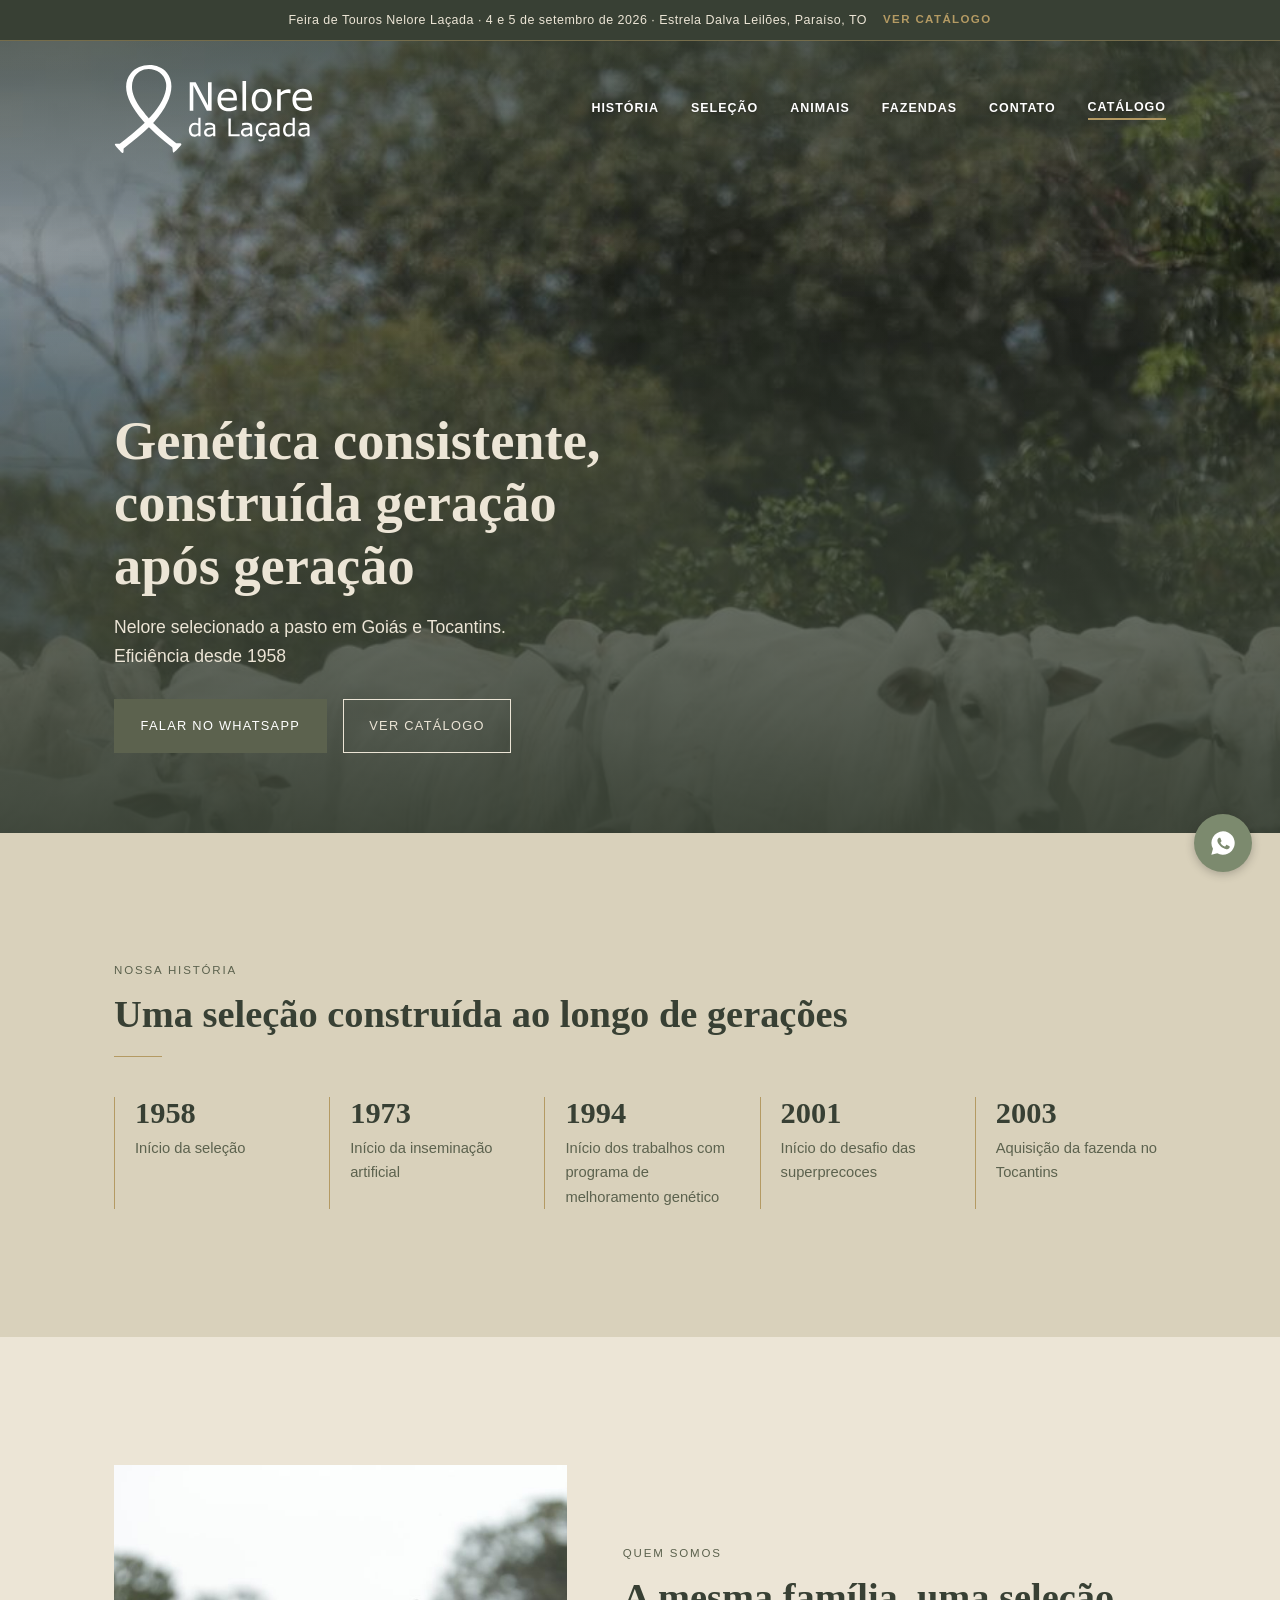
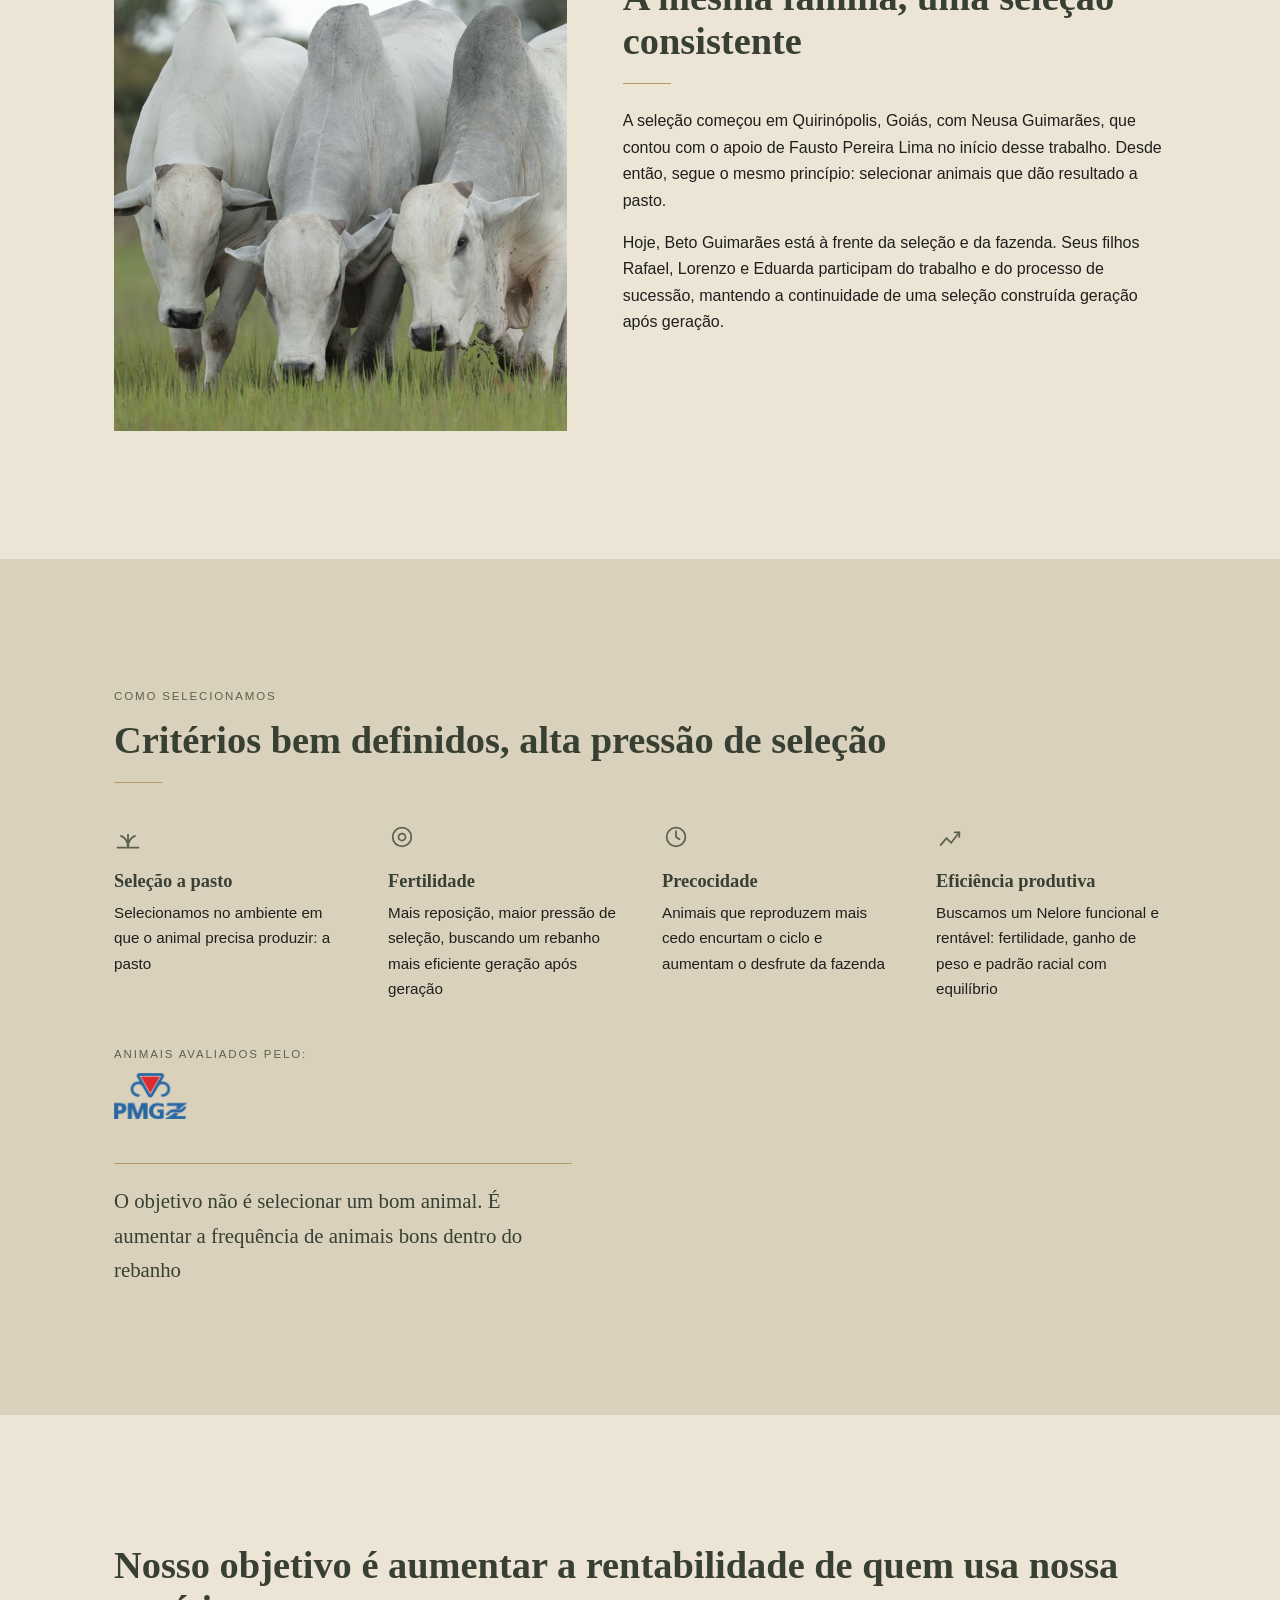
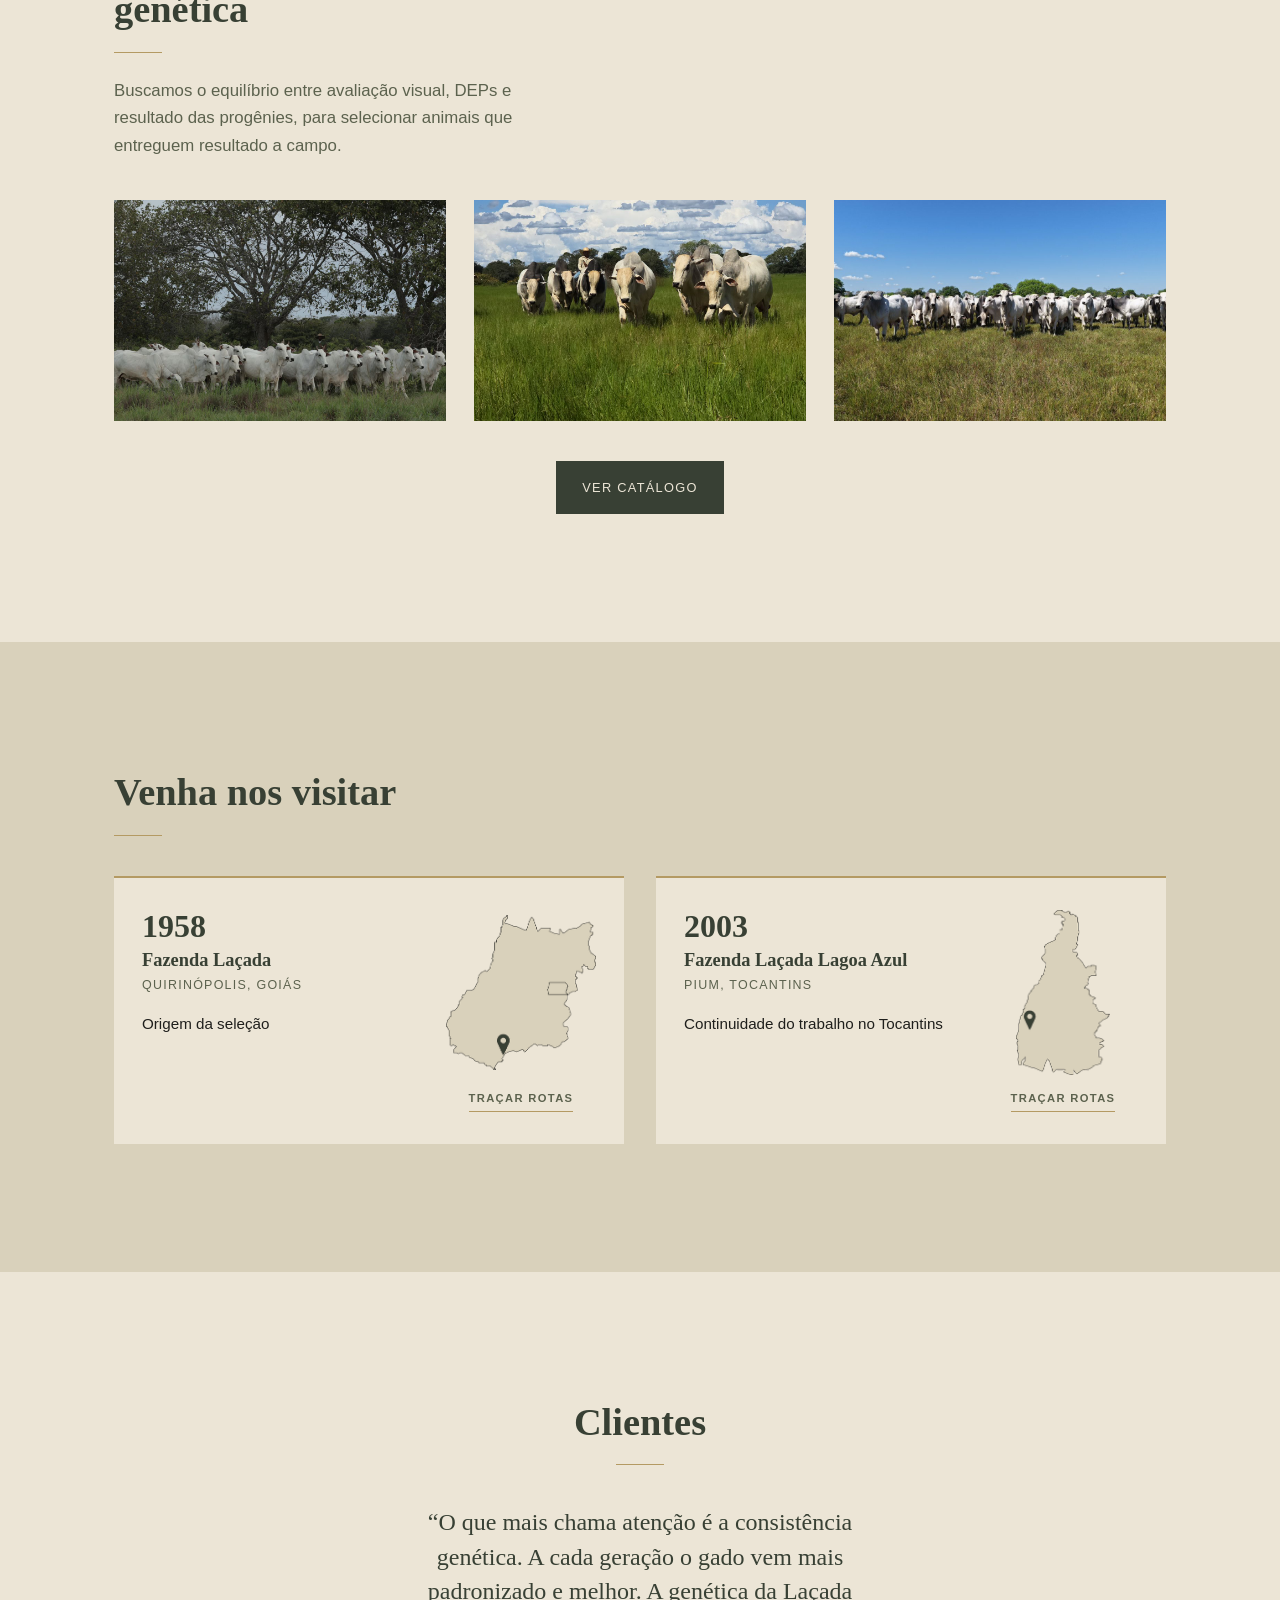
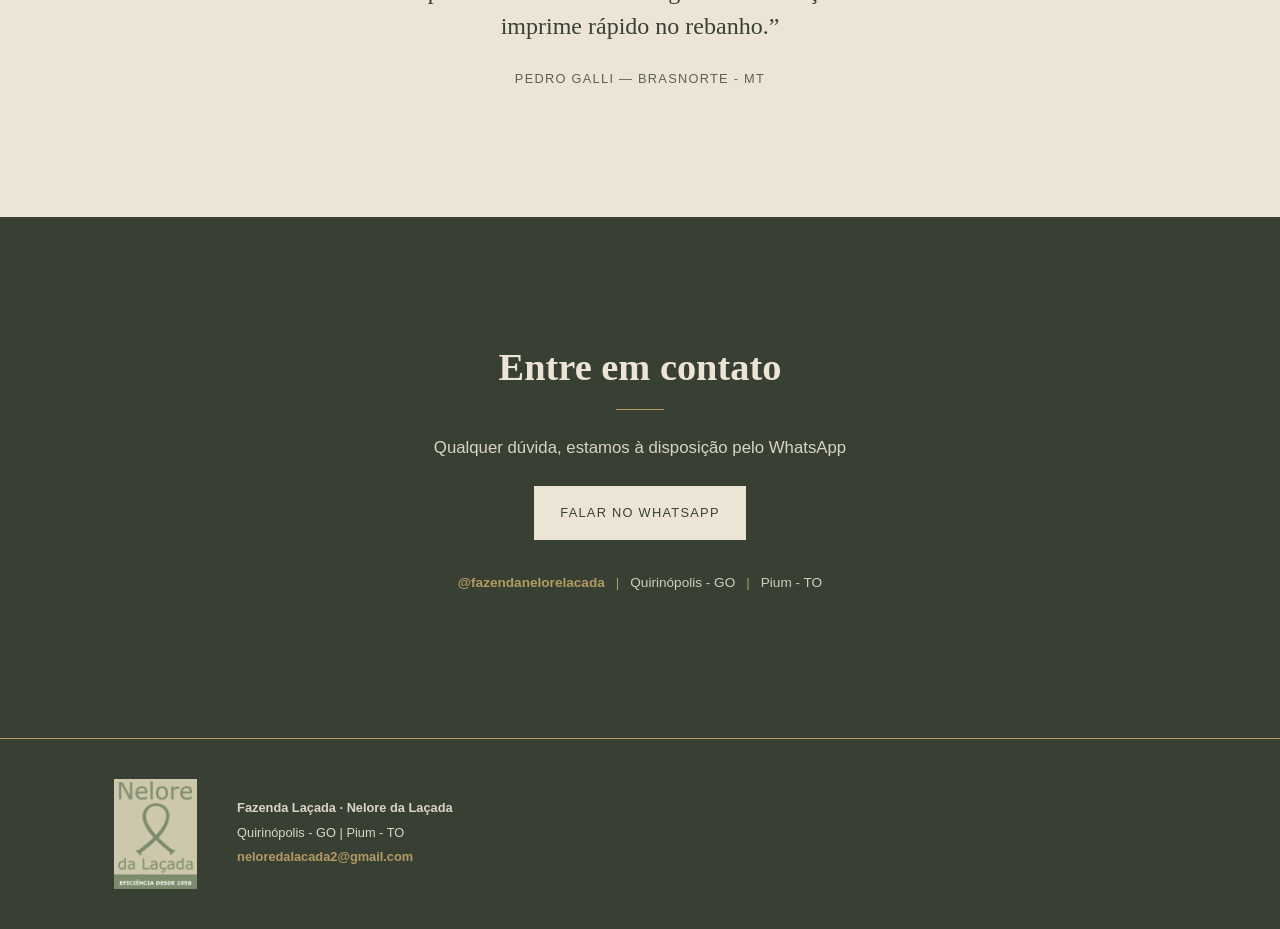
==== index.html @ 18e70604 "Logo original no rodape, mapas nos cards e padronizacao das localidades Rodape passa a usar a arte o" ====
<!DOCTYPE html>
<html lang="pt-BR">
<head>
<meta charset="utf-8">
<meta name="viewport" content="width=device-width, initial-scale=1">
<title>Fazenda Laçada · Nelore da Laçada</title>
<meta name="description" content="Genética Nelore consistente, construída geração após geração. Seleção a pasto em Goiás e Tocantins. Eficiência desde 1958.">
<meta name="theme-color" content="#384034">
<link rel="icon" href="assets/laco.svg" type="image/svg+xml">
<link rel="icon" href="assets/favicon.ico" sizes="any">
<link rel="icon" href="assets/favicon-32.png" type="image/png" sizes="32x32">
<link rel="apple-touch-icon" href="assets/favicon-180.png">
<link rel="stylesheet" href="styles.css">

<meta property="og:type" content="website">
<meta property="og:title" content="Fazenda Laçada · Nelore da Laçada">
<meta property="og:description" content="Genética consistente, construída geração após geração, para dar resultado a quem produz.">
<meta property="og:image" content="assets/hero-poster.jpg">
<meta property="og:locale" content="pt_BR">
</head>
<body>

<a class="pular" href="#hero">Pular para o conteúdo</a>

<!-- ============================================================
     FAIXA SAZONAL — Feira de Touros 2026
     Para remover após a feira: apagar este bloco inteiro,
     do comentário de abertura ao de fechamento. Nada mais depende dele.
     ============================================================ -->
<div class="faixa" id="faixa-sazonal">
  <div class="faixa__conteudo">
    <p class="faixa__texto">
      Feira de Touros Nelore Laçada · 4 e 5 de setembro de 2026 · Estrela Dalva Leilões, Paraíso, TO
    </p>
    <a class="faixa__link" href="https://rjguimaraes.github.io/Catalogo-Touros-Lacada/" target="_blank" rel="noopener">Ver catálogo</a>
  </div>
</div>
<!-- ==================== FIM DA FAIXA SAZONAL ==================== -->

<header class="cabecalho" id="cabecalho">
  <div class="cabecalho__interno">
    <a class="cabecalho__logo" href="#hero" aria-label="Nelore da Laçada, início">
      <img src="assets/logo-horizontal.svg" alt="Nelore da Laçada">
    </a>

    <button class="menu-botao" id="menu-botao" aria-expanded="false" aria-controls="menu" aria-label="Abrir menu">
      <span></span><span></span><span></span>
    </button>

    <nav class="menu" id="menu">
      <a href="#historia">História</a>
      <a href="#selecao">Seleção</a>
      <a href="#animais">Animais</a>
      <a href="#fazendas">Fazendas</a>
      <a href="#contato">Contato</a>
      <a class="menu__catalogo" href="https://rjguimaraes.github.io/Catalogo-Touros-Lacada/" target="_blank" rel="noopener">Catálogo</a>
    </nav>
  </div>
</header>

<main>

<!-- ===================== 1. HERO ===================== -->
<section class="hero" id="hero">
  <!-- Imagem de fallback, visível só enquanto o vídeo carrega ou se ele falhar -->
  <picture class="hero__imagem">
    <source media="(max-width: 700px)" srcset="assets/hero-mobile.jpg">
    <img src="assets/hero-poster.jpg" alt="Rebanho Nelore da Laçada caminhando a pasto" fetchpriority="high">
  </picture>

  <!-- O src é definido em script.js: recorte vertical e mais leve no celular,
       16:9 no desktop. Assim só um dos dois arquivos é baixado. -->
  <video class="hero__video" data-src-desktop="assets/hero.mp4" data-src-mobile="assets/hero-mobile.mp4"
         autoplay muted loop playsinline preload="metadata" aria-hidden="true" tabindex="-1"></video>

  <div class="hero__conteudo">
    <h1 class="hero__titulo">Genética consistente,<br>construída geração após geração</h1>
    <p class="hero__apoio">Nelore selecionado a pasto em Goiás e Tocantins. Eficiência desde 1958</p>
    <div class="hero__acoes">
      <a class="botao botao--primario" href="https://wa.me/5516992282289" target="_blank" rel="noopener">Falar no WhatsApp</a>
      <a class="botao botao--contorno" href="https://rjguimaraes.github.io/Catalogo-Touros-Lacada/" target="_blank" rel="noopener">Ver catálogo</a>
    </div>
  </div>
</section>

<!-- ===================== 2. LINHA DO TEMPO ===================== -->
<section class="secao secao--papel" id="historia">
  <div class="conteudo">
    <p class="kicker">Nossa história</p>
    <h2 class="titulo">Uma seleção construída ao longo de gerações</h2>

    <ol class="linha-tempo">
      <li class="marco">
        <span class="marco__ano">1958</span>
        <span class="marco__texto">Início da seleção</span>
      </li>
      <li class="marco">
        <span class="marco__ano">1973</span>
        <span class="marco__texto">Início da inseminação artificial</span>
      </li>
      <li class="marco">
        <span class="marco__ano">1994</span>
        <span class="marco__texto">Início dos trabalhos com programa de melhoramento genético</span>
      </li>
      <li class="marco">
        <span class="marco__ano">2001</span>
        <span class="marco__texto">Início do desafio das superprecoces</span>
      </li>
      <li class="marco">
        <span class="marco__ano">2003</span>
        <span class="marco__texto">Aquisição da fazenda no Tocantins</span>
      </li>
    </ol>
  </div>
</section>

<!-- ===================== 3. QUEM SOMOS ===================== -->
<section class="secao secao--claro" id="quem-somos">
  <div class="conteudo duas-colunas">
    <figure class="figura">
      <img src="assets/quem-somos.jpg" alt="Touros Nelore da Laçada a pasto">
    </figure>

    <div>
      <p class="kicker">Quem somos</p>
      <h2 class="titulo">A mesma família, uma seleção consistente</h2>
      <p>A seleção começou em Quirinópolis, Goiás, com Neusa Guimarães, que contou com o apoio de Fausto Pereira Lima no início desse trabalho. Desde então, segue o mesmo princípio: selecionar animais que dão resultado a pasto.</p>
      <p>Hoje, Beto Guimarães está à frente da seleção e da fazenda. Seus filhos Rafael, Lorenzo e Eduarda participam do trabalho e do processo de sucessão, mantendo a continuidade de uma seleção construída geração após geração.</p>
    </div>
  </div>
</section>

<!-- ===================== 4. COMO SELECIONAMOS ===================== -->
<section class="secao secao--papel" id="selecao">
  <div class="conteudo">
    <p class="kicker">Como selecionamos</p>
    <h2 class="titulo">Critérios bem definidos, alta pressão de seleção</h2>

    <div class="pilares">
      <article class="pilar">
        <svg class="pilar__icone" viewBox="0 0 24 24" aria-hidden="true"><path d="M12 21V10M12 21c0-5-2.5-8.5-6-10M12 21c0-5 2.5-8.5 6-10M3 21h18"/></svg>
        <h3>Seleção a pasto</h3>
        <p>Selecionamos no ambiente em que o animal precisa produzir: a pasto</p>
      </article>

      <article class="pilar">
        <svg class="pilar__icone" viewBox="0 0 24 24" aria-hidden="true"><circle cx="12" cy="12" r="8"/><circle cx="12" cy="12" r="3"/></svg>
        <h3>Fertilidade</h3>
        <p>Mais reposição, maior pressão de seleção, buscando um rebanho mais eficiente geração após geração</p>
      </article>

      <article class="pilar">
        <svg class="pilar__icone" viewBox="0 0 24 24" aria-hidden="true"><circle cx="12" cy="12" r="8"/><path d="M12 7v5l3 2"/></svg>
        <h3>Precocidade</h3>
        <p>Animais que reproduzem mais cedo encurtam o ciclo e aumentam o desfrute da fazenda</p>
      </article>

      <article class="pilar">
        <svg class="pilar__icone" viewBox="0 0 24 24" aria-hidden="true"><path d="M4 19l5-6 4 4 7-9"/><path d="M16 8h4v4"/></svg>
        <h3>Eficiência produtiva</h3>
        <p>Buscamos um Nelore funcional e rentável: fertilidade, ganho de peso e padrão racial com equilíbrio</p>
      </article>
    </div>

    <div class="avaliacao">
      <p class="kicker">Animais avaliados pelo:</p>
      <img class="avaliacao__selo" src="assets/pmgz.png" alt="PMGZ, Programa de Melhoramento Genético de Zebuínos">
    </div>

    <p class="fechamento">O objetivo não é selecionar um bom animal. É aumentar a frequência de animais bons dentro do rebanho</p>
  </div>
</section>

<!-- ===================== 5. OS ANIMAIS ===================== -->
<section class="secao secao--claro" id="animais">
  <div class="conteudo">
    <h2 class="titulo">Nosso objetivo é aumentar a rentabilidade de quem usa nossa genética</h2>
    <p class="apoio">Buscamos o equilíbrio entre avaliação visual, DEPs e resultado das progênies, para selecionar animais que entreguem resultado a campo.</p>

    <!-- A galeria usa grid automático: funciona com 3 ou com 6 fotos, sem ajuste de código. -->
    <div class="galeria">
      <img src="assets/galeria-01.jpg" alt="Rebanho Nelore da Laçada a pasto" loading="lazy">
      <img src="assets/galeria-02.jpg" alt="Touros Nelore da Laçada em pastagem no Tocantins" loading="lazy">
      <img src="assets/galeria-03.jpg" alt="Lote de matrizes Nelore da Laçada a pasto" loading="lazy">
    </div>

    <div class="centro">
      <a class="botao botao--escuro" href="https://rjguimaraes.github.io/Catalogo-Touros-Lacada/" target="_blank" rel="noopener">Ver catálogo</a>
    </div>
  </div>
</section>

<!-- ===================== 6. AS FAZENDAS ===================== -->
<section class="secao secao--papel" id="fazendas">
  <div class="conteudo">
    <h2 class="titulo">Venha nos visitar</h2>

    <div class="fazendas">
      <article class="fazenda">
        <div class="fazenda__info">
          <p class="fazenda__ano">1958</p>
          <h3>Fazenda Laçada</h3>
          <p class="fazenda__local">Quirinópolis, Goiás</p>
          <p>Origem da seleção</p>
        </div>

        <div class="fazenda__mapa">
          <img src="assets/mapa-go.png" alt="Localização da Fazenda Laçada no estado de Goiás" loading="lazy">
          <!-- Quando houver a rota do Google Maps, acrescentar na âncora abaixo:
               href="..." target="_blank" rel="noopener".
               Sem href ela não é clicável nem recebe foco. -->
          <a class="fazenda__rota" aria-disabled="true">Traçar rotas</a>
        </div>
      </article>

      <article class="fazenda">
        <div class="fazenda__info">
          <p class="fazenda__ano">2003</p>
          <h3>Fazenda Laçada Lagoa Azul</h3>
          <p class="fazenda__local">Pium, Tocantins</p>
          <p>Continuidade do trabalho no Tocantins</p>
        </div>

        <div class="fazenda__mapa">
          <img src="assets/mapa-to.png" alt="Localização da Fazenda Laçada Lagoa Azul no estado do Tocantins" loading="lazy">
          <a class="fazenda__rota" aria-disabled="true">Traçar rotas</a>
        </div>
      </article>
    </div>
  </div>
</section>

<!-- ============================================================
     DEPOIMENTO — bloco removível
     Para publicar sem a seção: apagar este bloco inteiro.
     ============================================================ -->
<section class="secao secao--claro" id="clientes">
  <div class="conteudo centro estreito">
    <h2 class="titulo">Clientes</h2>
    <figure class="depoimento">
      <blockquote>
        <p>“O que mais chama atenção é a consistência genética. A cada geração o gado vem mais padronizado e melhor. A genética da Laçada imprime rápido no rebanho.”</p>
      </blockquote>
      <figcaption class="depoimento__autor">Pedro Galli — Brasnorte - MT</figcaption>
    </figure>
  </div>
</section>
<!-- ==================== FIM DO DEPOIMENTO ==================== -->

<!-- ===================== 8. CONTATO ===================== -->
<section class="secao secao--escuro" id="contato">
  <div class="conteudo centro estreito">
    <h2 class="titulo titulo--claro">Entre em contato</h2>
    <p class="apoio apoio--claro">Qualquer dúvida, estamos à disposição pelo WhatsApp</p>
    <a class="botao botao--claro" href="https://wa.me/5516992282289" target="_blank" rel="noopener">Falar no WhatsApp</a>
    <p class="contato__secundario">
      <a href="https://www.instagram.com/fazendanelorelacada/" target="_blank" rel="noopener">@fazendanelorelacada</a>
      <span>|</span> Quirinópolis - GO <span>|</span> Pium - TO
    </p>
  </div>
</section>

</main>

<!-- ===================== 9. RODAPÉ ===================== -->
<footer class="rodape">
  <div class="conteudo rodape__interno">
    <img class="rodape__logo" src="assets/logo-rodape.png" alt="Nelore da Laçada">
    <div class="rodape__dados">
      <p><strong>Fazenda Laçada · Nelore da Laçada</strong></p>
      <p>Quirinópolis - GO | Pium - TO</p>
      <p><a href="mailto:neloredalacada2@gmail.com">neloredalacada2@gmail.com</a></p>
    </div>
  </div>
</footer>

<a class="whatsapp-flutuante" href="https://wa.me/5516992282289" target="_blank" rel="noopener" aria-label="Falar no WhatsApp">
  <svg viewBox="0 0 24 24" aria-hidden="true"><path d="M12 2a10 10 0 0 0-8.6 15L2 22l5.1-1.3A10 10 0 1 0 12 2zm5.5 14.1c-.2.6-1.2 1.2-1.7 1.2-.5.1-1 .1-1.6-.1-.4-.1-.9-.3-1.5-.6-2.6-1.1-4.3-3.8-4.5-4-.1-.2-1-1.4-1-2.6s.6-1.8.9-2.1c.2-.2.5-.3.7-.3h.5c.2 0 .4 0 .6.5s.7 1.8.8 1.9c.1.1.1.3 0 .5l-.3.5-.4.4c-.1.1-.3.3-.1.6.1.3.6 1.1 1.4 1.8 1 .9 1.8 1.1 2 1.2.3.1.4.1.6-.1.2-.2.7-.8.9-1.1.2-.3.4-.2.6-.1l1.8.9c.2.1.4.2.5.3.1.2.1.7-.1 1.2z"/></svg>
</a>

<script src="script.js"></script>
</body>
</html>
---- styles.css ----
/* =============================================================
   Fazenda Laçada · Nelore da Laçada
   Landing page institucional — V1
   Todas as cores e fontes vêm do Brand Kit v1.0.
   Escrito mobile first: o padrão é o celular, os @media ampliam.
   ============================================================= */

/* ---------- 1. Tokens ---------- */
:root {
  /* Paleta oficial */
  --verde-lacada:   #7C8A6E;
  --preto-editorial:#1F1F1C;
  --bege-papel:     #D9D1BB;
  --bege-claro:     #ECE5D6;
  --oliva-escuro:   #5C624E;
  --verde-profundo: #384034;
  --dourado:        #B49A63;
  --marrom-sela:    #6E4F38;

  /* Tipografia: fontes nativas, sem download */
  --serif: Georgia, Cambria, "Times New Roman", serif;
  --sans: "Century Gothic", "URW Gothic", Calibri, "Segoe UI", Arial, sans-serif;

  /* Estrutura */
  --largura-max: 1180px;
  --margem: 6vw;
  --respiro-secao: 4.5rem;

  /* Altura real do cabeçalho = altura do logo + padding vertical.
     O hero usa este valor para subir exatamente o que o cabeçalho ocupa.
     Se o logo ou o padding mudarem, atualize aqui junto. */
  --logo-altura: 64px;
  --cabecalho-padding: .6rem;
  --cabecalho-altura: calc(var(--logo-altura) + var(--cabecalho-padding) * 2);
}

/* ---------- 2. Base ---------- */
*, *::before, *::after { box-sizing: border-box; }

html { scroll-behavior: smooth; scroll-padding-top: var(--cabecalho-altura); }

body {
  margin: 0;
  background: var(--bege-papel);
  color: var(--preto-editorial);
  font-family: var(--sans);
  font-size: 1rem;
  line-height: 1.65;
  -webkit-font-smoothing: antialiased;
}

img { max-width: 100%; display: block; }

a { color: inherit; }

/* Padrão de link de texto: dourado e semibold, sem sublinhado.
   Vale para links dentro de blocos de texto. Botões, menu e faixa sazonal
   têm classe própria e ficam de fora. */
.contato__secundario a,
.rodape__dados a {
  color: var(--dourado);
  font-weight: 700;
  text-decoration: none;
  transition: opacity .2s ease;
}
.contato__secundario a:hover,
.rodape__dados a:hover { opacity: .75; }

h1, h2, h3 { font-family: var(--serif); font-weight: 700; line-height: 1.15; margin: 0; }

p { margin: 0 0 1rem; }

@media (prefers-reduced-motion: reduce) {
  html { scroll-behavior: auto; }
  * { transition: none !important; }
}

/* Link de acessibilidade, visível apenas no foco por teclado */
.pular {
  position: absolute; left: -9999px; top: 0; z-index: 100;
  background: var(--verde-profundo); color: var(--bege-claro);
  padding: .75rem 1rem; font-size: .8rem;
}
.pular:focus { left: 0; }

/* ---------- 3. Blocos utilitários ---------- */
.conteudo {
  width: 100%;
  max-width: var(--largura-max);
  margin: 0 auto;
  padding: 0 var(--margem);
}

.secao { padding: var(--respiro-secao) 0; }
.secao--papel  { background: var(--bege-papel); }
.secao--claro  { background: var(--bege-claro); }
.secao--escuro { background: var(--verde-profundo); color: var(--bege-claro); }

.centro { text-align: center; }
.estreito { max-width: 620px; }

.kicker {
  font-size: .72rem;
  letter-spacing: .16em;
  text-transform: uppercase;
  color: var(--oliva-escuro);
  margin-bottom: .75rem;
}

.titulo {
  font-size: clamp(1.6rem, 4.6vw, 2.4rem);
  color: var(--verde-profundo);
  margin-bottom: 1.5rem;
}
.titulo--claro { color: var(--bege-claro); }

.apoio { font-size: 1.05rem; color: var(--oliva-escuro); max-width: 46ch; }
.centro .apoio { margin-left: auto; margin-right: auto; }
.apoio--claro { color: var(--bege-claro); opacity: .9; }

/* Frase de abertura com mais peso, sem competir com o título da seção */
.apoio--forte {
  font-family: var(--serif);
  font-size: clamp(1.1rem, 2.8vw, 1.35rem);
  color: var(--verde-profundo);
  max-width: 32ch;
  margin-bottom: .85rem;
}

/* Filete dourado curto, divisor padrão da marca */
.titulo::after {
  content: "";
  display: block;
  width: 3rem;
  height: 1px;
  background: var(--dourado);
  margin-top: 1.25rem;
}
.centro .titulo::after { margin-left: auto; margin-right: auto; }

/* Marcação de conteúdo ainda não fornecido */
.etiqueta-placeholder {
  font-size: .72rem;
  letter-spacing: .08em;
  text-transform: uppercase;
  color: var(--marrom-sela);
}
.etiqueta-placeholder--bloco {
  display: block;
  border: 1px dashed var(--marrom-sela);
  padding: 2rem 1.25rem;
  line-height: 1.6;
}

/* ---------- 4. Botões ---------- */
.botao {
  display: inline-block;
  font-family: var(--sans);
  font-size: .8rem;
  letter-spacing: .1em;
  text-transform: uppercase;
  text-decoration: none;
  padding: .95rem 1.6rem;
  border: 1px solid transparent;
  transition: background-color .2s ease, color .2s ease, border-color .2s ease;
}
/* Branco sobre Oliva Escuro: 6,3:1, combinação aprovada no Brand Kit.
   Branco sobre Verde Laçada reprovaria em contraste. */
.botao--primario {
  background: var(--oliva-escuro);
  color: #FFFFFF;
  border-color: var(--oliva-escuro);
}
.botao--primario:hover { background: var(--verde-profundo); border-color: var(--verde-profundo); }

/* Botão para uso sobre fundo Verde Profundo */
.botao--claro {
  background: var(--bege-claro);
  color: var(--verde-profundo);
  border-color: var(--bege-claro);
}
.botao--claro:hover { background: #FFFFFF; border-color: #FFFFFF; }

.botao--contorno {
  color: var(--bege-claro);
  border-color: var(--bege-claro);
}
.botao--contorno:hover { background: var(--bege-claro); color: var(--verde-profundo); }

.botao--escuro {
  background: var(--verde-profundo);
  color: var(--bege-claro);
  border-color: var(--verde-profundo);
}
.botao--escuro:hover { background: var(--oliva-escuro); border-color: var(--oliva-escuro); }

/* ---------- 5. Faixa sazonal ---------- */
.faixa {
  background: var(--verde-profundo);
  color: var(--bege-claro);
  border-bottom: 1px solid rgba(180, 154, 99, .5);
}
.faixa__conteudo {
  max-width: var(--largura-max);
  margin: 0 auto;
  padding: .6rem var(--margem);
  display: flex;
  flex-wrap: wrap;
  align-items: center;
  justify-content: center;
  gap: .35rem 1rem;
  text-align: center;
}
.faixa__texto { margin: 0; font-size: .78rem; letter-spacing: .04em; }
.faixa__link {
  font-size: .72rem;
  letter-spacing: .12em;
  text-transform: uppercase;
  color: var(--dourado);
  font-weight: 700;
  text-decoration: none;
  transition: opacity .2s ease;
}
.faixa__link:hover { opacity: .75; }

/* ---------- 6. Cabeçalho ---------- */
.cabecalho {
  position: sticky;
  top: 0;
  z-index: 40;
  transition: background-color .25s ease;
}
.cabecalho--solido { background: var(--verde-profundo); }

.cabecalho__interno {
  max-width: var(--largura-max);
  margin: 0 auto;
  padding: var(--cabecalho-padding) var(--margem);
  display: flex;
  align-items: center;
  justify-content: space-between;
}
/* display:block evita o espaço extra que a linha de texto daria abaixo da img */
.cabecalho__logo img { height: var(--logo-altura); width: auto; display: block; }

.menu-botao {
  background: none;
  border: 0;
  padding: .5rem;
  cursor: pointer;
  display: flex;
  flex-direction: column;
  gap: 5px;
}
.menu-botao span {
  display: block;
  width: 24px;
  height: 1.5px;
  background: var(--bege-claro);
}

.menu {
  display: none;
  position: absolute;
  top: 100%;
  left: 0;
  right: 0;
  background: var(--verde-profundo);
  padding: .5rem var(--margem) 1.25rem;
  border-top: 1px solid rgba(236, 229, 214, .15);
}
.menu.aberto { display: block; }
.menu a {
  display: block;
  padding: .7rem 0;
  color: #FFFFFF;
  text-decoration: none;
  font-size: .82rem;
  font-weight: 700;
  letter-spacing: .08em;
  text-transform: uppercase;
}
/* O menu flutua sobre o vídeo: a sombra garante leitura em qualquer frame */
.menu a { text-shadow: 0 1px 3px rgba(31, 31, 28, .6); }

/* "Catálogo" se distingue por um filete dourado, não pela cor do texto,
   que sobre imagem perderia contraste */
.menu__catalogo { border-bottom: 2px solid var(--dourado); }

/* ---------- 7. Hero ---------- */
.hero {
  position: relative;
  /* teto em px para o hero não esticar em telas muito altas */
  min-height: min(88vh, 820px);
  display: flex;
  align-items: flex-end;
  /* sobe exatamente a altura do cabeçalho, que passa a flutuar sobre o vídeo.
     Um valor fixo aqui deixava sobrar uma faixa do fundo do body no celular. */
  margin-top: calc(-1 * var(--cabecalho-altura));
  padding-top: var(--cabecalho-altura);
}
.hero__imagem { position: absolute; inset: 0; }
.hero__imagem img { width: 100%; height: 100%; object-fit: cover; }

/* O vídeo cobre o hero em qualquer tela. A foto do <picture> fica atrás,
   aparecendo só enquanto ele carrega ou se não carregar. */
.hero__video {
  position: absolute;
  inset: 0;
  width: 100%;
  height: 100%;
  object-fit: cover;
  object-position: center;
}

/* Overlay de leitura: escuro na base, mais presente no topo por causa do
   vídeo, que muda de luminosidade a cada frame */
.hero::after {
  content: "";
  position: absolute;
  inset: 0;
  background:
    linear-gradient(to top, rgba(56, 64, 52, .94) 0%, rgba(56, 64, 52, .6) 42%, rgba(56, 64, 52, .12) 72%),
    linear-gradient(to bottom, rgba(56, 64, 52, .62) 0%, rgba(56, 64, 52, .1) 26%);
}

.hero__conteudo {
  position: relative;
  z-index: 1;
  width: 100%;
  max-width: var(--largura-max);
  margin: 0 auto;
  padding: 0 var(--margem) 3.5rem;
  color: var(--bege-claro);
}
.hero__titulo {
  font-size: clamp(1.75rem, 6.4vw, 3.4rem);
  max-width: 18ch;
  margin-bottom: 1rem;
}
.hero__apoio {
  font-size: clamp(.95rem, 2.6vw, 1.1rem);
  max-width: 42ch;
  margin-bottom: 1.75rem;
}
.hero__acoes { display: flex; flex-wrap: wrap; gap: .75rem; }

/* ---------- 8. Linha do tempo ---------- */
.linha-tempo {
  list-style: none;
  margin: 2.5rem 0 0;
  padding: 0;
  display: grid;
  gap: 1.75rem;
}
.marco {
  padding-left: 1.25rem;
  border-left: 1px solid var(--dourado);
}
.marco__ano {
  display: block;
  font-family: var(--serif);
  font-weight: 700;
  font-size: 1.9rem;
  color: var(--verde-profundo);
  line-height: 1.1;
}
.marco__texto {
  display: block;
  font-size: .92rem;
  color: var(--oliva-escuro);
  margin-top: .35rem;
  max-width: 30ch;
}

/* ---------- 9. Quem somos ---------- */
.duas-colunas { display: grid; gap: 2.5rem; }

.figura { margin: 0; }
/* A foto é exportada em 3:2 e exibida em 4:5. O object-position desloca o
   enquadramento para a esquerda, centralizando as cabeças dos três touros. */
.figura img {
  width: 100%;
  aspect-ratio: 4 / 5;
  object-fit: cover;
  object-position: 34% center;
}

/* ---------- 10. Pilares de seleção ---------- */
.pilares {
  display: grid;
  gap: 2.25rem;
  margin-top: 2.5rem;
}
.pilar h3 {
  font-size: 1.15rem;
  color: var(--verde-profundo);
  margin: .75rem 0 .5rem;
}
.pilar p { font-size: .95rem; color: var(--preto-editorial); margin: 0; }

.pilar__icone {
  width: 28px;
  height: 28px;
  fill: none;
  stroke: var(--oliva-escuro);
  stroke-width: 1.5;
  stroke-linecap: round;
  stroke-linejoin: round;
}

/* Selo do PMGZ: apoio à seção, nunca protagonista */
.avaliacao { margin: 2.75rem 0 2.75rem; }
.avaliacao .kicker { margin-bottom: .6rem; }
.avaliacao__selo { height: 46px; width: auto; opacity: .85; }
.fechamento {
  font-family: var(--serif);
  font-size: clamp(1.05rem, 2.8vw, 1.3rem);
  color: var(--verde-profundo);
  max-width: 44ch;
  margin: 0;
  padding-top: 1.25rem;
  border-top: 1px solid var(--dourado);
}

/* ---------- 11. Galeria ---------- */
/* auto-fit mantém a grade correta com 3 ou com 6 fotos */
.galeria {
  display: grid;
  grid-template-columns: repeat(auto-fit, minmax(280px, 1fr));
  gap: 1.25rem;
  margin: 2.5rem 0;
}
.galeria img { width: 100%; aspect-ratio: 3 / 2; object-fit: cover; }

/* ---------- 12. Fazendas ---------- */
.fazendas { display: grid; gap: 2rem; margin-top: 2.5rem; }
.fazenda {
  background: var(--bege-claro);
  padding: 2rem 1.75rem;
  border-top: 2px solid var(--dourado);
}
.fazenda__ano {
  font-family: var(--serif);
  font-weight: 700;
  font-size: 2rem;
  color: var(--verde-profundo);
  margin: 0 0 .5rem;
  line-height: 1;
}
.fazenda h3 { font-size: 1.15rem; color: var(--verde-profundo); margin-bottom: .25rem; }
.fazenda__local {
  font-size: .78rem;
  letter-spacing: .1em;
  text-transform: uppercase;
  color: var(--oliva-escuro);
  margin-bottom: 1rem;
}
.fazenda__info p:last-child { margin-bottom: 0; font-size: .95rem; }

/* Mapa do estado. O PNG e transparente e usa o Bege Papel do Brand Kit: sobre
   o Bege Claro do card ele le como silhueta tonal, nao como imagem colada.
   Nenhuma moldura ou fundo extra e necessario.
   Os dois estados tem proporcoes bem diferentes (GO quase quadrado, TO alto e
   estreito), entao cada um entra na mesma caixa com object-fit: contain:
   mesma altura nos dois cards, largura livre, sem distorcao. */
.fazenda__mapa { margin-top: 1.5rem; }
.fazenda__mapa img {
  width: 100%;
  height: 190px;
  object-fit: contain;
  object-position: left center;
}

/* Acao secundaria. Texto em Oliva Escuro com filete Dourado, nao texto dourado:
   o padrao dourado do site so aparece sobre fundo escuro e aqui, sobre o Bege
   Claro, ficaria em 2,2:1 de contraste. */
.fazenda__rota {
  display: inline-block;
  margin-top: .9rem;
  font-family: var(--sans);
  font-size: .7rem;
  font-weight: 700;
  letter-spacing: .12em;
  text-transform: uppercase;
  color: var(--oliva-escuro);
  text-decoration: none;
  border-bottom: 1px solid var(--dourado);
  padding-bottom: .2rem;
  transition: opacity .2s ease;
}
/* enquanto nao tem destino, nao se comporta como link */
.fazenda__rota:not([href]) { cursor: default; }
.fazenda__rota[href]:hover { opacity: .7; }

/* ---------- 13. Depoimento ---------- */
.depoimento { margin: 2.5rem 0 0; }
.depoimento blockquote { margin: 0; }
.depoimento p {
  font-family: var(--serif);
  font-size: clamp(1.15rem, 3.2vw, 1.5rem);
  line-height: 1.45;
  color: var(--verde-profundo);
  margin: 0;
}
.depoimento__autor {
  margin-top: 1.5rem;
  font-size: .8rem;
  letter-spacing: .1em;
  text-transform: uppercase;
  color: var(--oliva-escuro);
}

/* ---------- 14. Contato ---------- */
#contato .botao { margin-top: .5rem; }
.contato__secundario {
  margin-top: 2rem;
  font-size: .85rem;
  color: rgba(236, 229, 214, .85);
}
.contato__secundario span { color: var(--dourado); margin: 0 .45rem; }

/* ---------- 15. Rodapé ---------- */
.rodape {
  background: var(--verde-profundo);
  color: var(--bege-claro);
  border-top: 1px solid var(--dourado);
  padding: 2.5rem 0;
}
.rodape__interno { display: grid; gap: 1.5rem; align-items: center; }
.rodape__logo { height: 88px; width: auto; }
/* cor levemente suavizada no lugar de opacity, para não apagar o link dourado */
.rodape__dados p { margin: 0 0 .2rem; font-size: .8rem; color: rgba(236, 229, 214, .9); }

/* ---------- 16. WhatsApp flutuante ---------- */
.whatsapp-flutuante {
  position: fixed;
  right: 1rem;
  bottom: 1rem;
  z-index: 50;
  width: 52px;
  height: 52px;
  border-radius: 50%;
  background: var(--verde-lacada);
  display: flex;
  align-items: center;
  justify-content: center;
  box-shadow: 0 2px 10px rgba(31, 31, 28, .28);
}
.whatsapp-flutuante svg { width: 28px; height: 28px; fill: #FFFFFF; }
.whatsapp-flutuante:hover { background: var(--oliva-escuro); }

/* =============================================================
   17. Telas maiores
   ============================================================= */
@media (min-width: 700px) {
  :root { --respiro-secao: 6.5rem; }

  .linha-tempo { grid-template-columns: repeat(3, 1fr); gap: 2rem 1.5rem; }
  .duas-colunas { grid-template-columns: 5fr 6fr; gap: 3.5rem; align-items: center; }
  .pilares { grid-template-columns: repeat(2, 1fr); gap: 2.5rem 3rem; }
  .fazendas { grid-template-columns: repeat(2, 1fr); gap: 2rem; }
  .rodape__interno { grid-template-columns: auto 1fr; gap: 2.5rem; }
  .hero__acoes { gap: 1rem; }
}

@media (min-width: 960px) {
  :root {
    --margem: 4rem;
    --respiro-secao: 8rem;
    --logo-altura: 88px;
    --cabecalho-padding: 1.5rem;
  }

  .linha-tempo { grid-template-columns: repeat(5, 1fr); gap: 1.5rem; }

  .menu-botao { display: none; }
  .menu {
    display: flex;
    position: static;
    background: none;
    border: 0;
    padding: 0;
    gap: 2rem;
    align-items: center;
  }
  .menu a { padding: 0; font-size: .78rem; }
  .menu a:hover { color: var(--dourado); }

  .pilares { grid-template-columns: repeat(4, 1fr); gap: 2.75rem; }
  .hero__conteudo { padding-bottom: 5rem; }
  .galeria { gap: 1.75rem; }

  .whatsapp-flutuante { right: 1.75rem; bottom: 1.75rem; width: 58px; height: 58px; }

  .rodape__logo { height: 110px; }
}

/* Card da fazenda em duas colunas: informacoes a esquerda, mapa a direita.
   So a partir de 1100px. Os cards ja sao grid de duas colunas desde 700px, e
   dividir cada card cedo demais estrangula a coluna de texto: a 960px sobrariam
   ~180px para "Fazenda Lacada Lagoa Azul" em serifada, contra ~250px aqui.
   Abaixo deste ponto vale o empilhamento vertical, o mesmo do celular. */
@media (min-width: 1100px) {
  .fazenda {
    display: grid;
    grid-template-columns: 1fr 150px;
    gap: 1.75rem;
    align-items: start;
  }
  /* a coluna do mapa se centraliza: como GO e TO tem larguras renderizadas
     diferentes, e o centro que deixa a acao no mesmo ponto nos dois cards */
  .fazenda__mapa { margin-top: 0; text-align: center; }
  .fazenda__mapa img { height: 165px; object-position: center; }
}
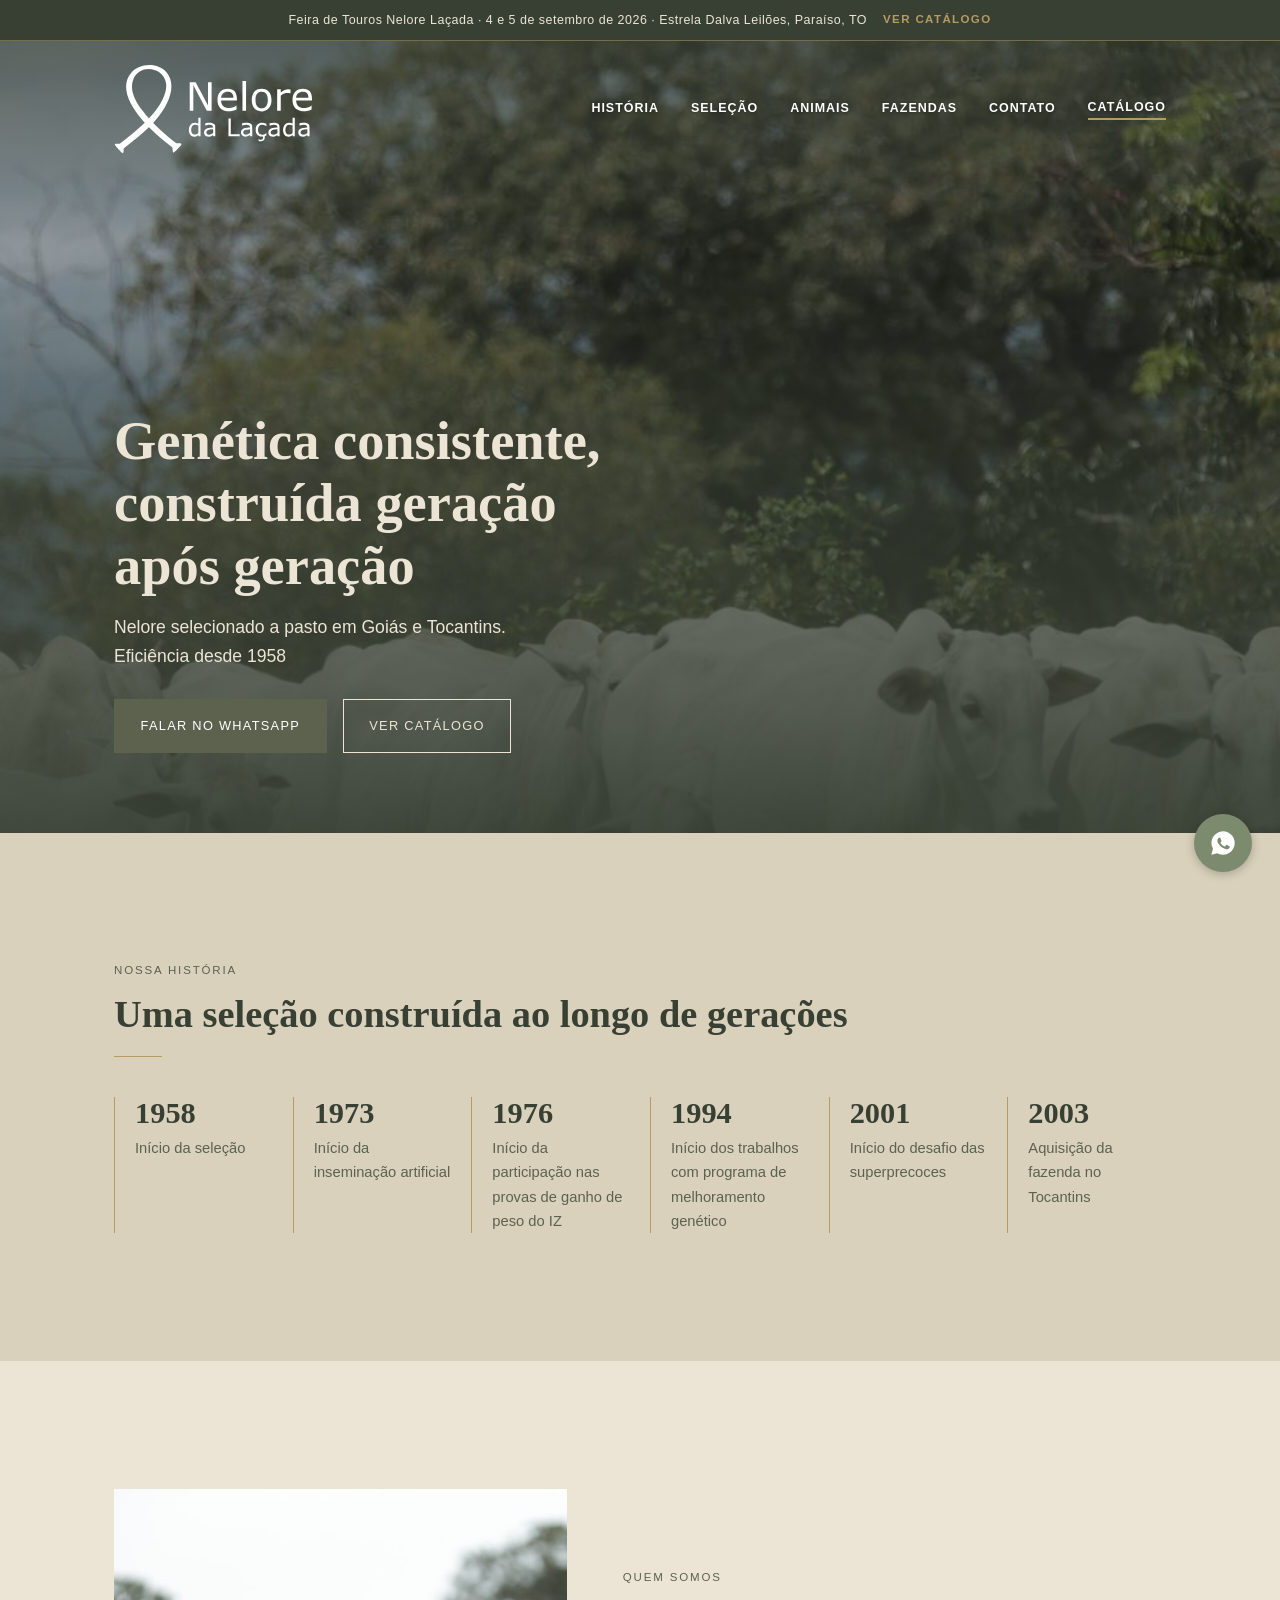
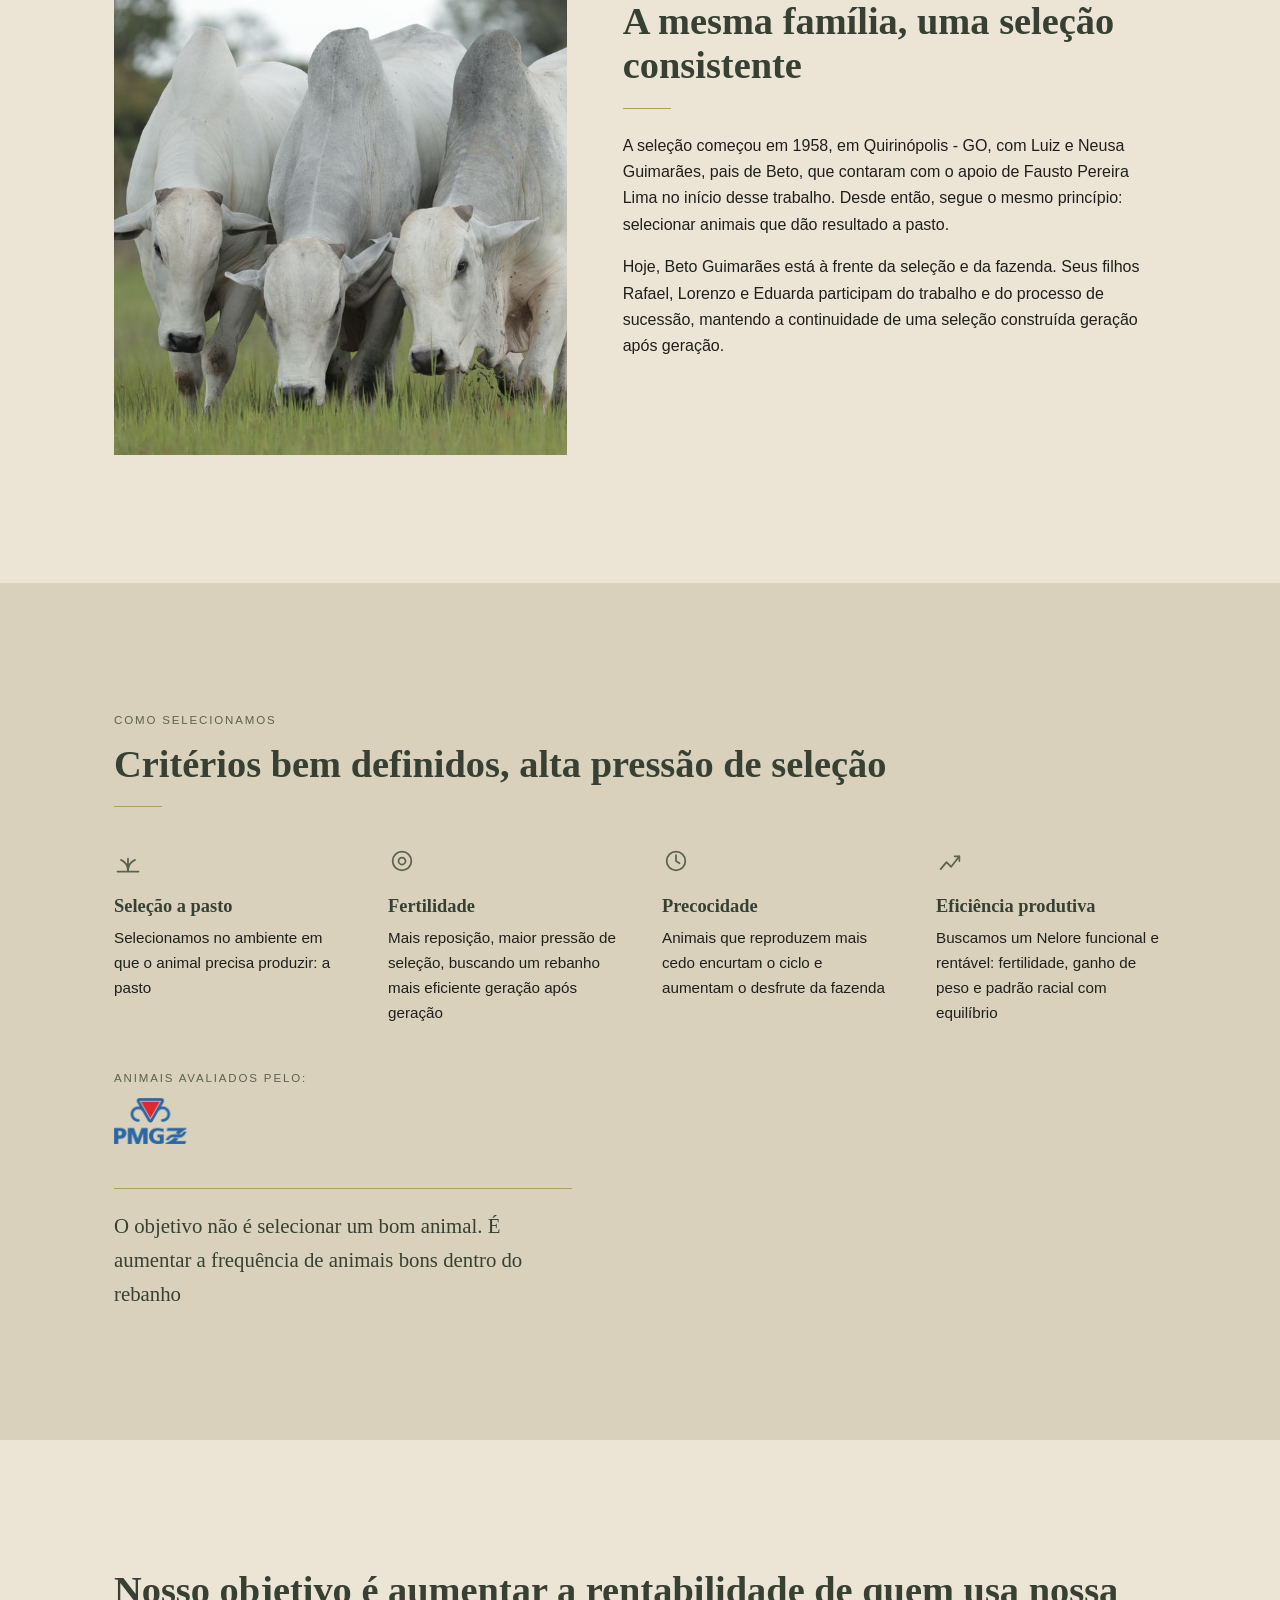
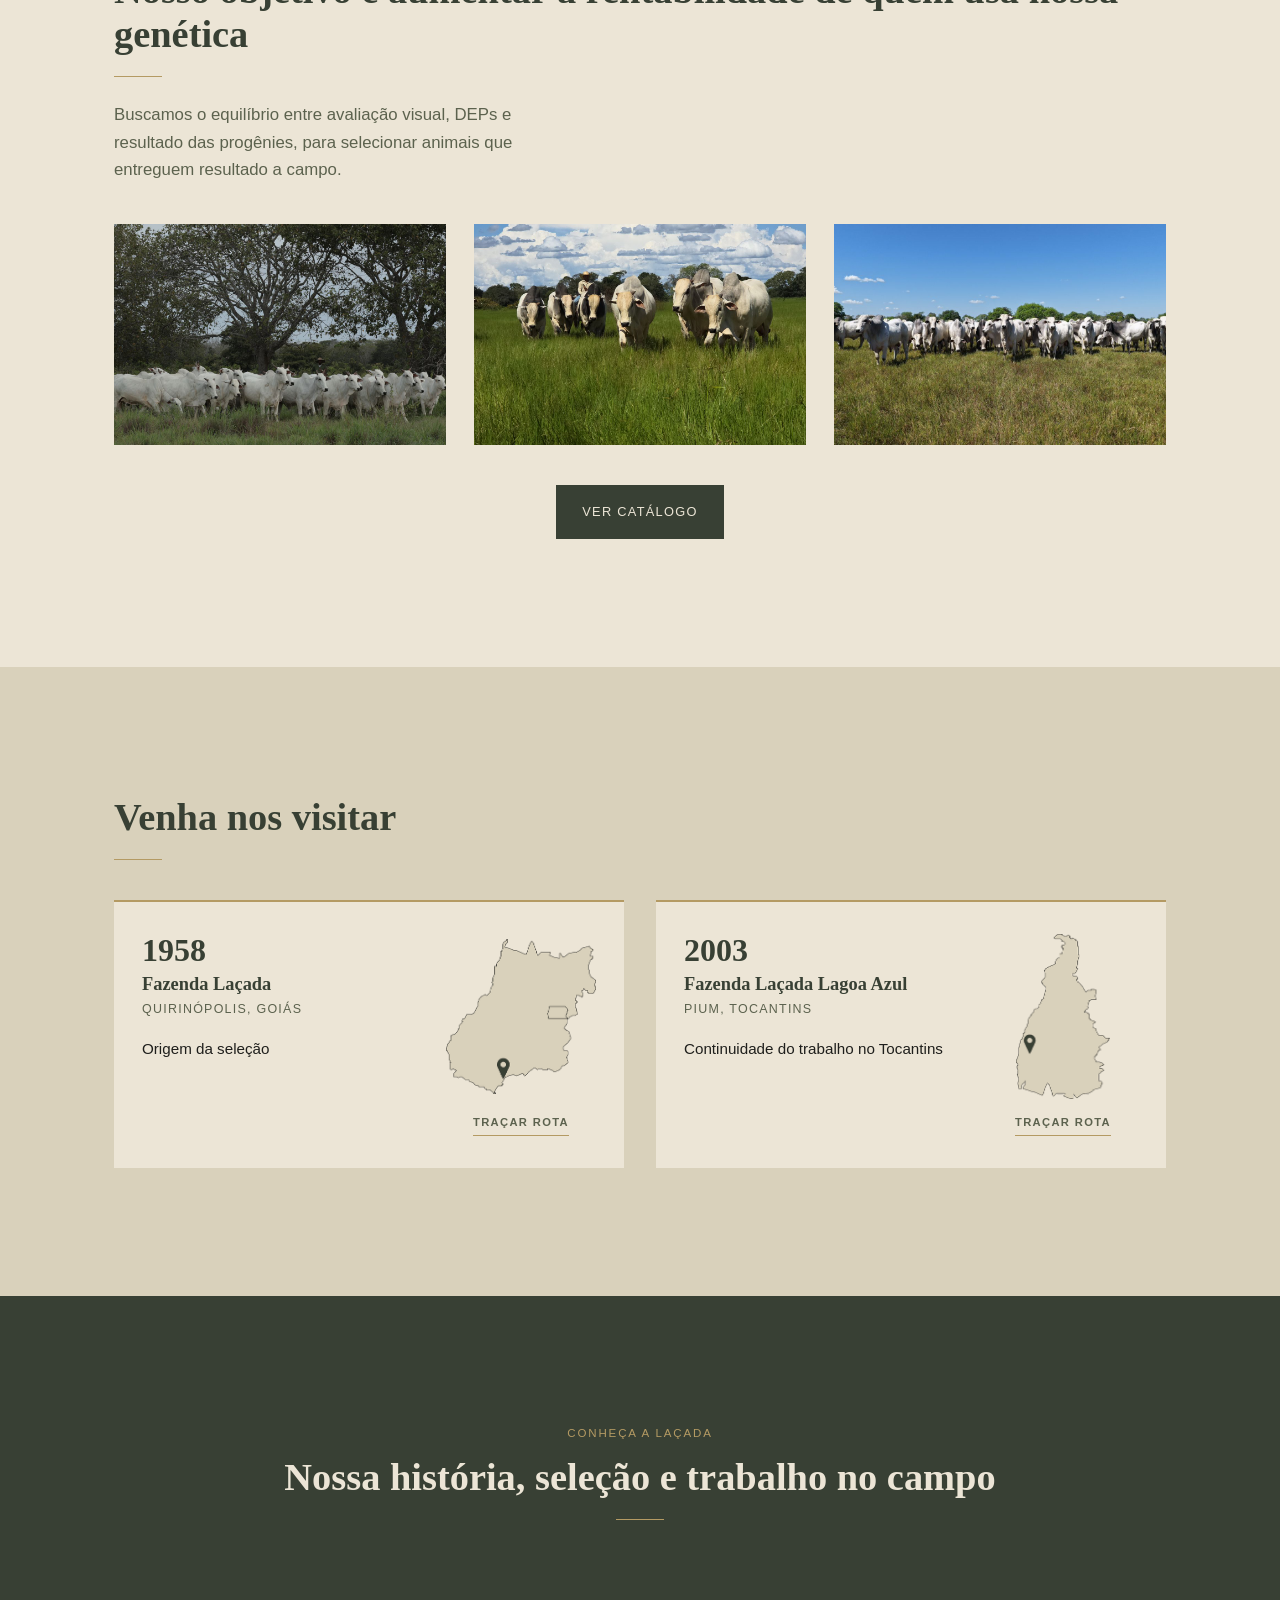
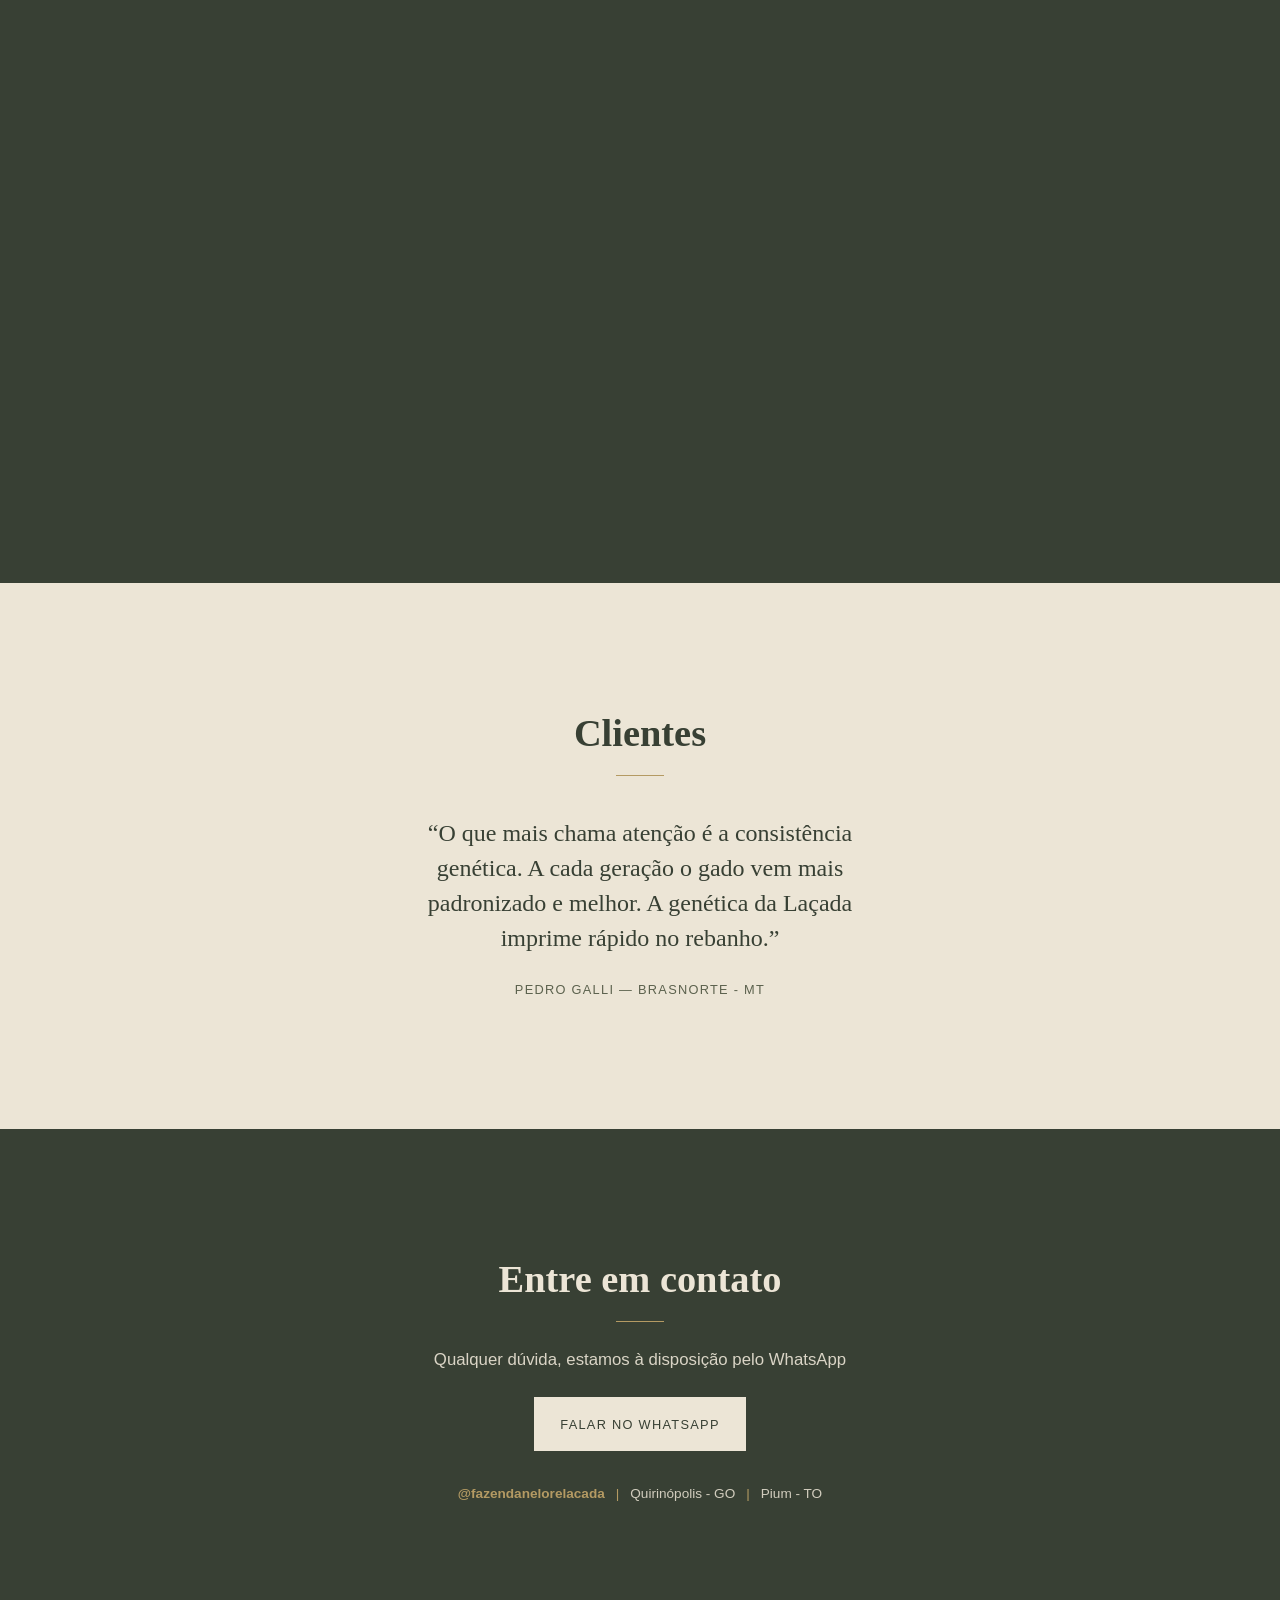
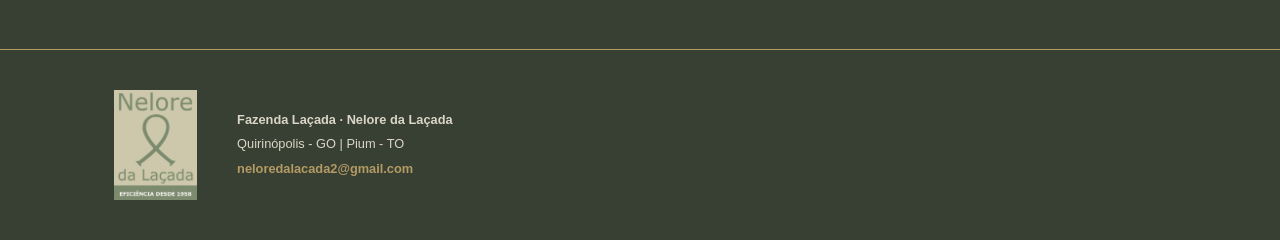
==== commit cdeef74a: "Marco de 1976, video institucional e rotas nos mapas Linha do tempo ganha 1976, inicio das provas de" ====
--- a/index.html
+++ b/index.html
@@ -99,6 +99,10 @@
         <span class="marco__texto">Início da inseminação artificial</span>
       </li>
       <li class="marco">
+        <span class="marco__ano">1976</span>
+        <span class="marco__texto">Início da participação nas provas de ganho de peso do IZ</span>
+      </li>
+      <li class="marco">
         <span class="marco__ano">1994</span>
         <span class="marco__texto">Início dos trabalhos com programa de melhoramento genético</span>
       </li>
@@ -124,7 +128,7 @@
     <div>
       <p class="kicker">Quem somos</p>
       <h2 class="titulo">A mesma família, uma seleção consistente</h2>
-      <p>A seleção começou em Quirinópolis, Goiás, com Neusa Guimarães, que contou com o apoio de Fausto Pereira Lima no início desse trabalho. Desde então, segue o mesmo princípio: selecionar animais que dão resultado a pasto.</p>
+      <p>A seleção começou em 1958, em Quirinópolis - GO, com Luiz e Neusa Guimarães, pais de Beto, que contaram com o apoio de Fausto Pereira Lima no início desse trabalho. Desde então, segue o mesmo princípio: selecionar animais que dão resultado a pasto.</p>
       <p>Hoje, Beto Guimarães está à frente da seleção e da fazenda. Seus filhos Rafael, Lorenzo e Eduarda participam do trabalho e do processo de sucessão, mantendo a continuidade de uma seleção construída geração após geração.</p>
     </div>
   </div>
@@ -205,11 +209,12 @@
         </div>
 
         <div class="fazenda__mapa">
-          <img src="assets/mapa-go.png" alt="Localização da Fazenda Laçada no estado de Goiás" loading="lazy">
-          <!-- Quando houver a rota do Google Maps, acrescentar na âncora abaixo:
-               href="..." target="_blank" rel="noopener".
-               Sem href ela não é clicável nem recebe foco. -->
-          <a class="fazenda__rota" aria-disabled="true">Traçar rotas</a>
+          <!-- Mapa e ação são um único link: o card inteiro do mapa é clicável
+               e o teclado para uma vez só, sem destino duplicado. -->
+          <a class="fazenda__rota-link" href="https://maps.app.goo.gl/uPWNQqVWtxYE2X6u8" target="_blank" rel="noopener">
+            <img src="assets/mapa-go.png" alt="Localização da Fazenda Laçada no estado de Goiás" loading="lazy">
+            <span class="fazenda__rota">Traçar rota</span>
+          </a>
         </div>
       </article>
 
@@ -222,10 +227,28 @@
         </div>
 
         <div class="fazenda__mapa">
-          <img src="assets/mapa-to.png" alt="Localização da Fazenda Laçada Lagoa Azul no estado do Tocantins" loading="lazy">
-          <a class="fazenda__rota" aria-disabled="true">Traçar rotas</a>
+          <a class="fazenda__rota-link" href="https://maps.app.goo.gl/BRz1kSbhh5NyXKbJ7" target="_blank" rel="noopener">
+            <img src="assets/mapa-to.png" alt="Localização da Fazenda Laçada Lagoa Azul no estado do Tocantins" loading="lazy">
+            <span class="fazenda__rota">Traçar rota</span>
+          </a>
         </div>
       </article>
+    </div>
+  </div>
+</section>
+
+<!-- ===================== 7. VÍDEO INSTITUCIONAL ===================== -->
+<section class="secao secao--escuro" id="video">
+  <div class="conteudo centro">
+    <p class="kicker kicker--claro">Conheça a Laçada</p>
+    <h2 class="titulo titulo--claro">Nossa história, seleção e trabalho no campo</h2>
+    <!-- loading="lazy" evita baixar o player do YouTube antes de a seção
+         chegar perto da tela. Sem autoplay, com tela cheia liberada. -->
+    <div class="video">
+      <iframe src="https://www.youtube.com/embed/_2g9kwAqV74" title="Vídeo institucional da Fazenda Laçada"
+              loading="lazy" referrerpolicy="strict-origin-when-cross-origin"
+              allow="accelerometer; clipboard-write; encrypted-media; gyroscope; picture-in-picture; web-share"
+              allowfullscreen></iframe>
     </div>
   </div>
 </section>
--- a/styles.css
+++ b/styles.css
@@ -114,6 +114,9 @@
 }
 .titulo--claro { color: var(--bege-claro); }
 
+/* kicker sobre Verde Profundo: dourado, o mesmo da faixa sazonal */
+.kicker--claro { color: var(--dourado); }
+
 .apoio { font-size: 1.05rem; color: var(--oliva-escuro); max-width: 46ch; }
 .centro .apoio { margin-left: auto; margin-right: auto; }
 .apoio--claro { color: var(--bege-claro); opacity: .9; }
@@ -464,13 +467,16 @@
    Os dois estados tem proporcoes bem diferentes (GO quase quadrado, TO alto e
    estreito), entao cada um entra na mesma caixa com object-fit: contain:
    mesma altura nos dois cards, largura livre, sem distorcao. */
-.fazenda__mapa { margin-top: 1.5rem; }
+.fazenda__mapa { margin-top: 1.5rem; text-align: center; }
 .fazenda__mapa img {
   width: 100%;
   height: 190px;
   object-fit: contain;
-  object-position: left center;
-}
+}
+
+/* Mapa e acao formam um unico link. O bloco todo e clicavel e o teclado
+   recebe uma parada so, em vez de dois links para o mesmo destino. */
+.fazenda__rota-link { display: block; text-decoration: none; color: inherit; }
 
 /* Acao secundaria. Texto em Oliva Escuro com filete Dourado, nao texto dourado:
    o padrao dourado do site so aparece sobre fundo escuro e aqui, sobre o Bege
@@ -489,11 +495,22 @@
   padding-bottom: .2rem;
   transition: opacity .2s ease;
 }
-/* enquanto nao tem destino, nao se comporta como link */
-.fazenda__rota:not([href]) { cursor: default; }
-.fazenda__rota[href]:hover { opacity: .7; }
-
-/* ---------- 13. Depoimento ---------- */
+.fazenda__rota-link:hover .fazenda__rota,
+.fazenda__rota-link:focus-visible .fazenda__rota { opacity: .7; }
+
+/* ---------- 13. Video institucional ---------- */
+/* aspect-ratio no lugar do truque do padding-bottom: menos codigo e o player
+   acompanha a largura em qualquer tela, sem deformar. */
+.video { max-width: 880px; margin: 2.5rem auto 0; }
+.video iframe {
+  display: block;
+  width: 100%;
+  aspect-ratio: 16 / 9;
+  height: auto;
+  border: 0;
+}
+
+/* ---------- 14. Depoimento ---------- */
 .depoimento { margin: 2.5rem 0 0; }
 .depoimento blockquote { margin: 0; }
 .depoimento p {
@@ -572,7 +589,7 @@
     --cabecalho-padding: 1.5rem;
   }
 
-  .linha-tempo { grid-template-columns: repeat(5, 1fr); gap: 1.5rem; }
+  .linha-tempo { grid-template-columns: repeat(6, 1fr); gap: 1.25rem; }
 
   .menu-botao { display: none; }
   .menu {
@@ -610,6 +627,6 @@
   }
   /* a coluna do mapa se centraliza: como GO e TO tem larguras renderizadas
      diferentes, e o centro que deixa a acao no mesmo ponto nos dois cards */
-  .fazenda__mapa { margin-top: 0; text-align: center; }
-  .fazenda__mapa img { height: 165px; object-position: center; }
-}
+  .fazenda__mapa { margin-top: 0; }
+  .fazenda__mapa img { height: 165px; }
+}
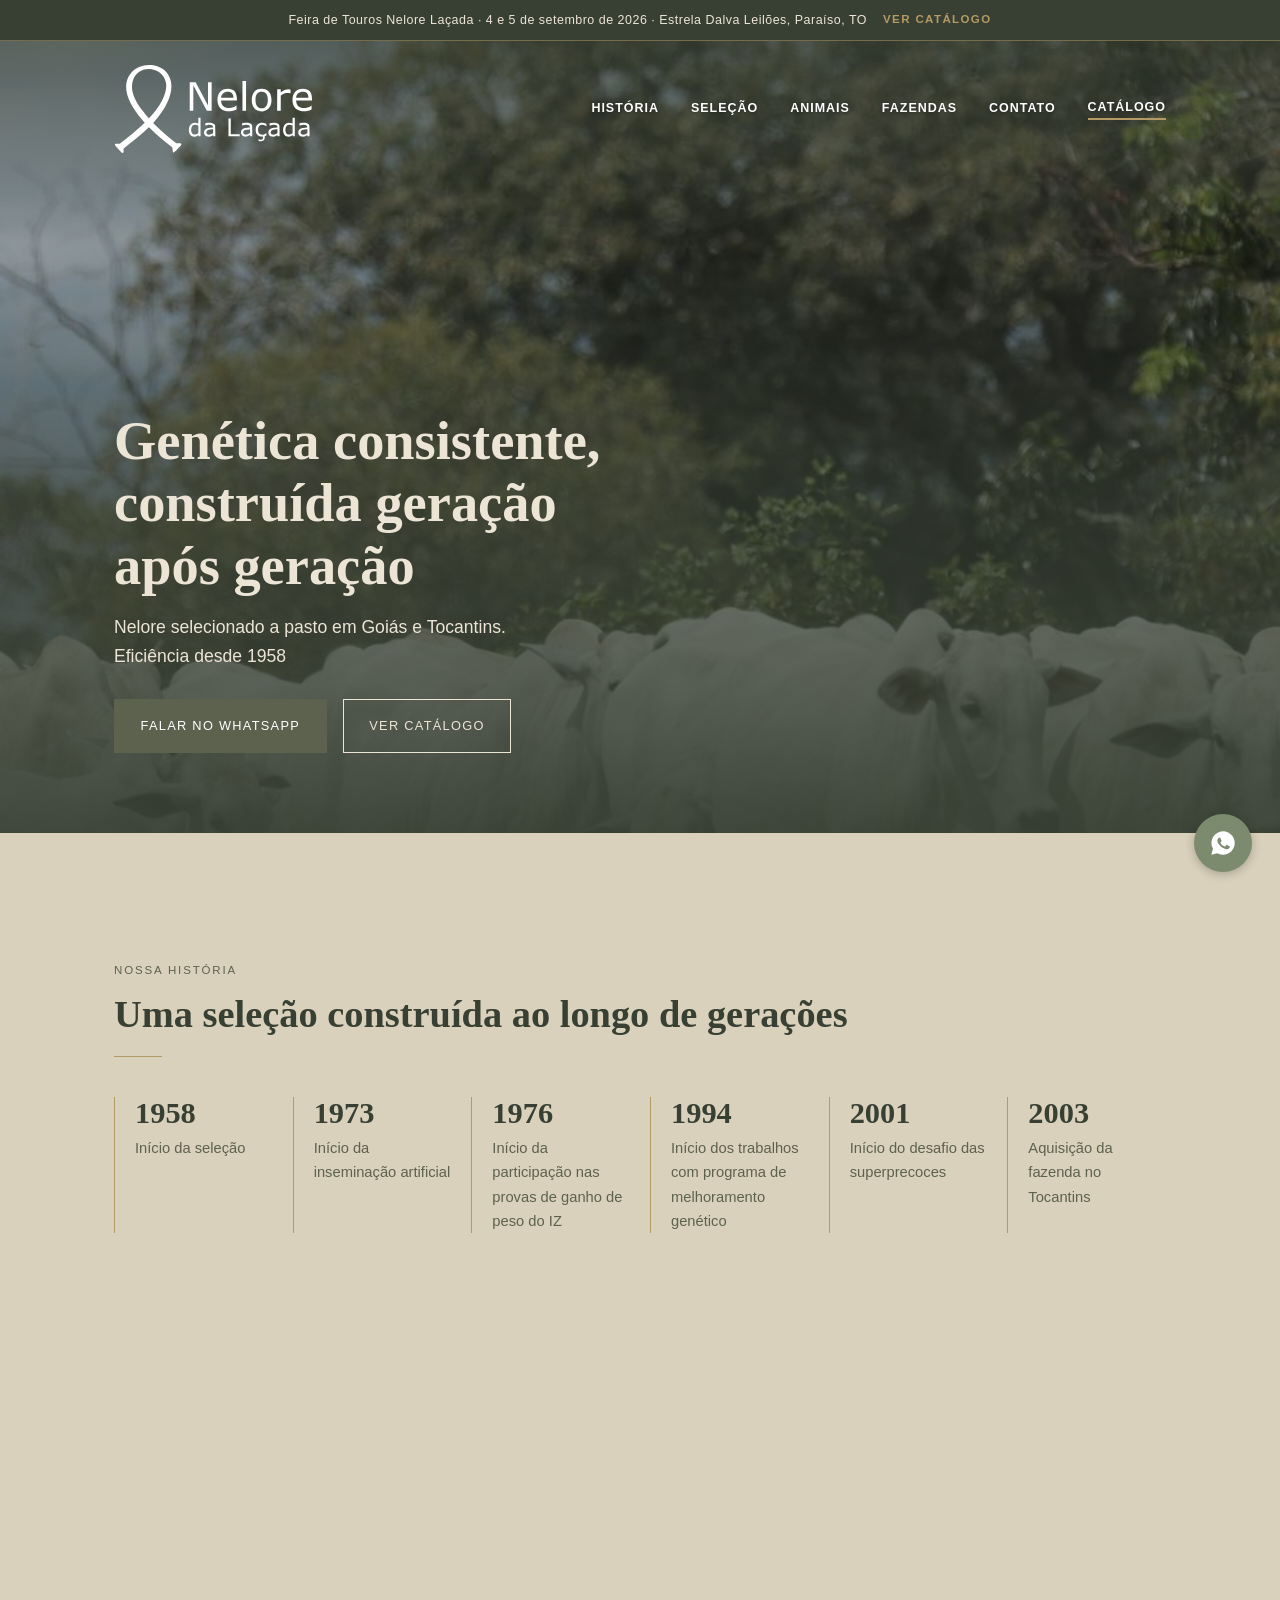
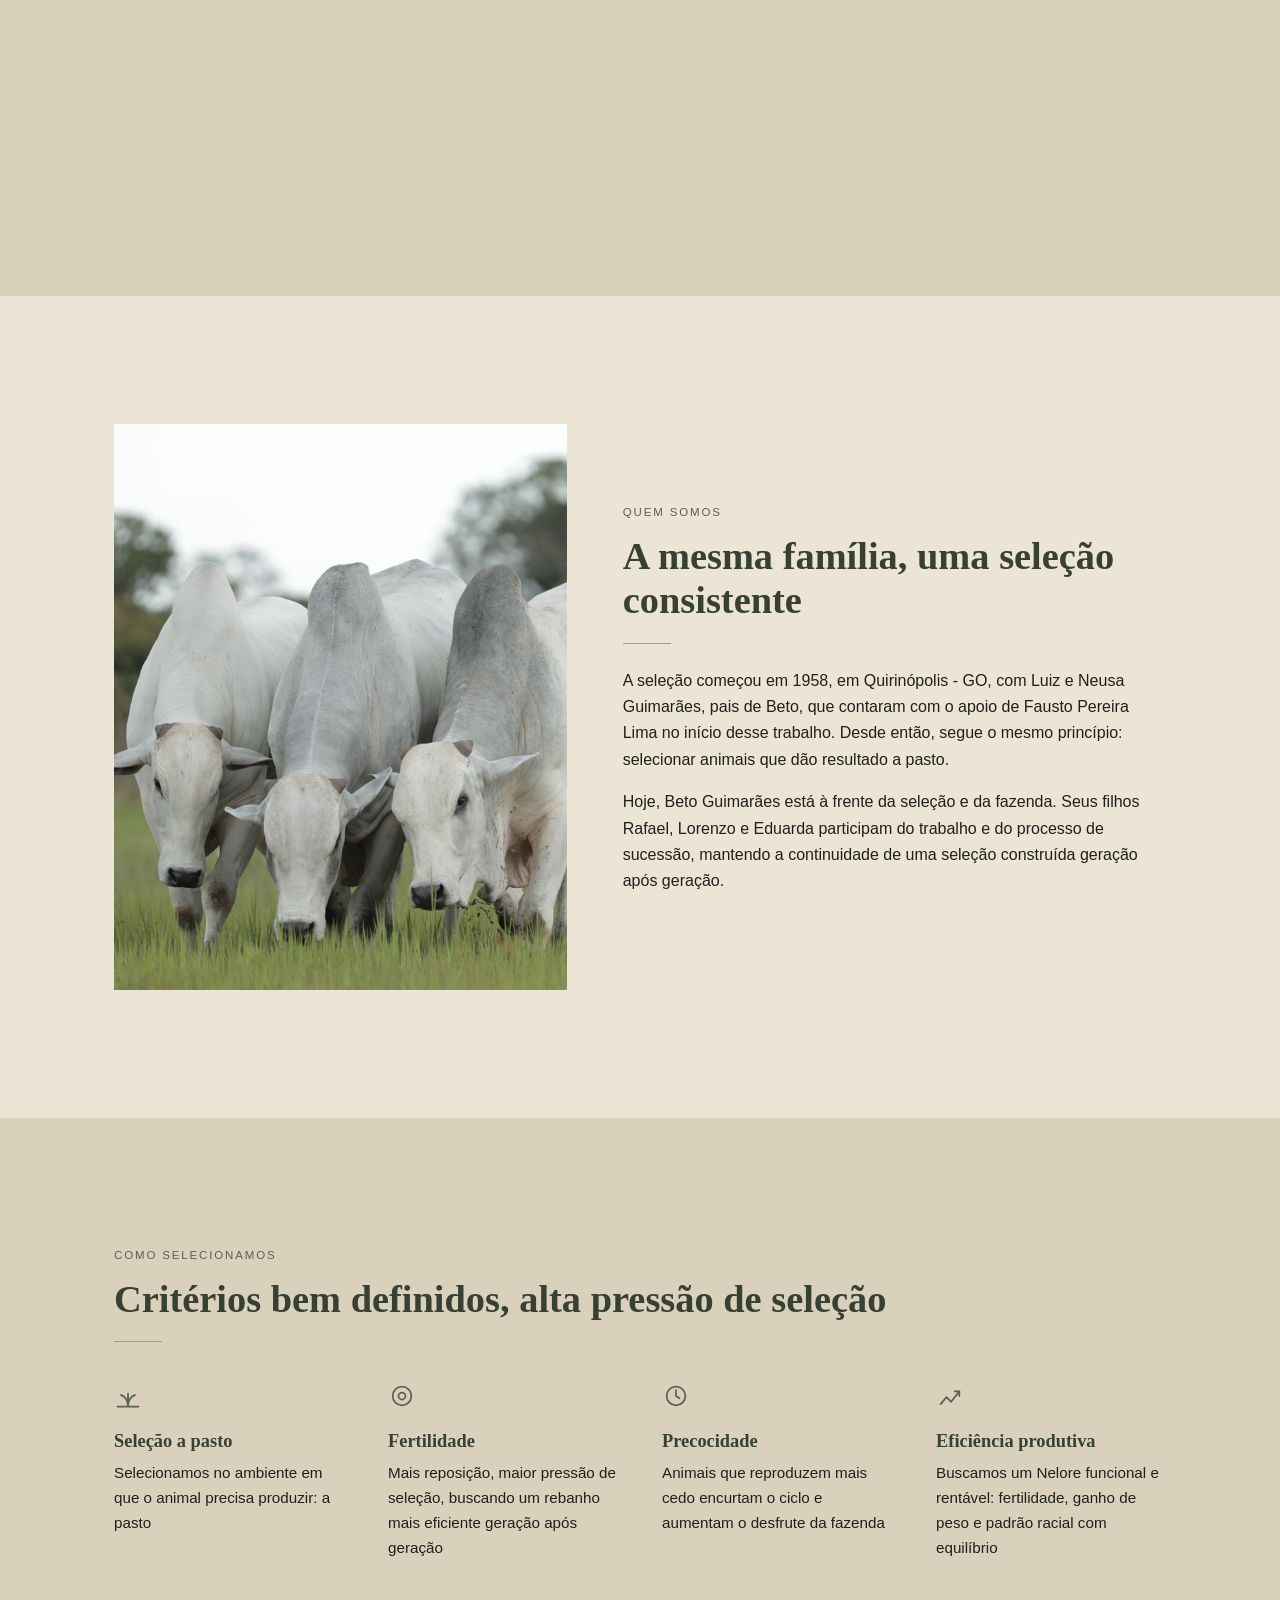
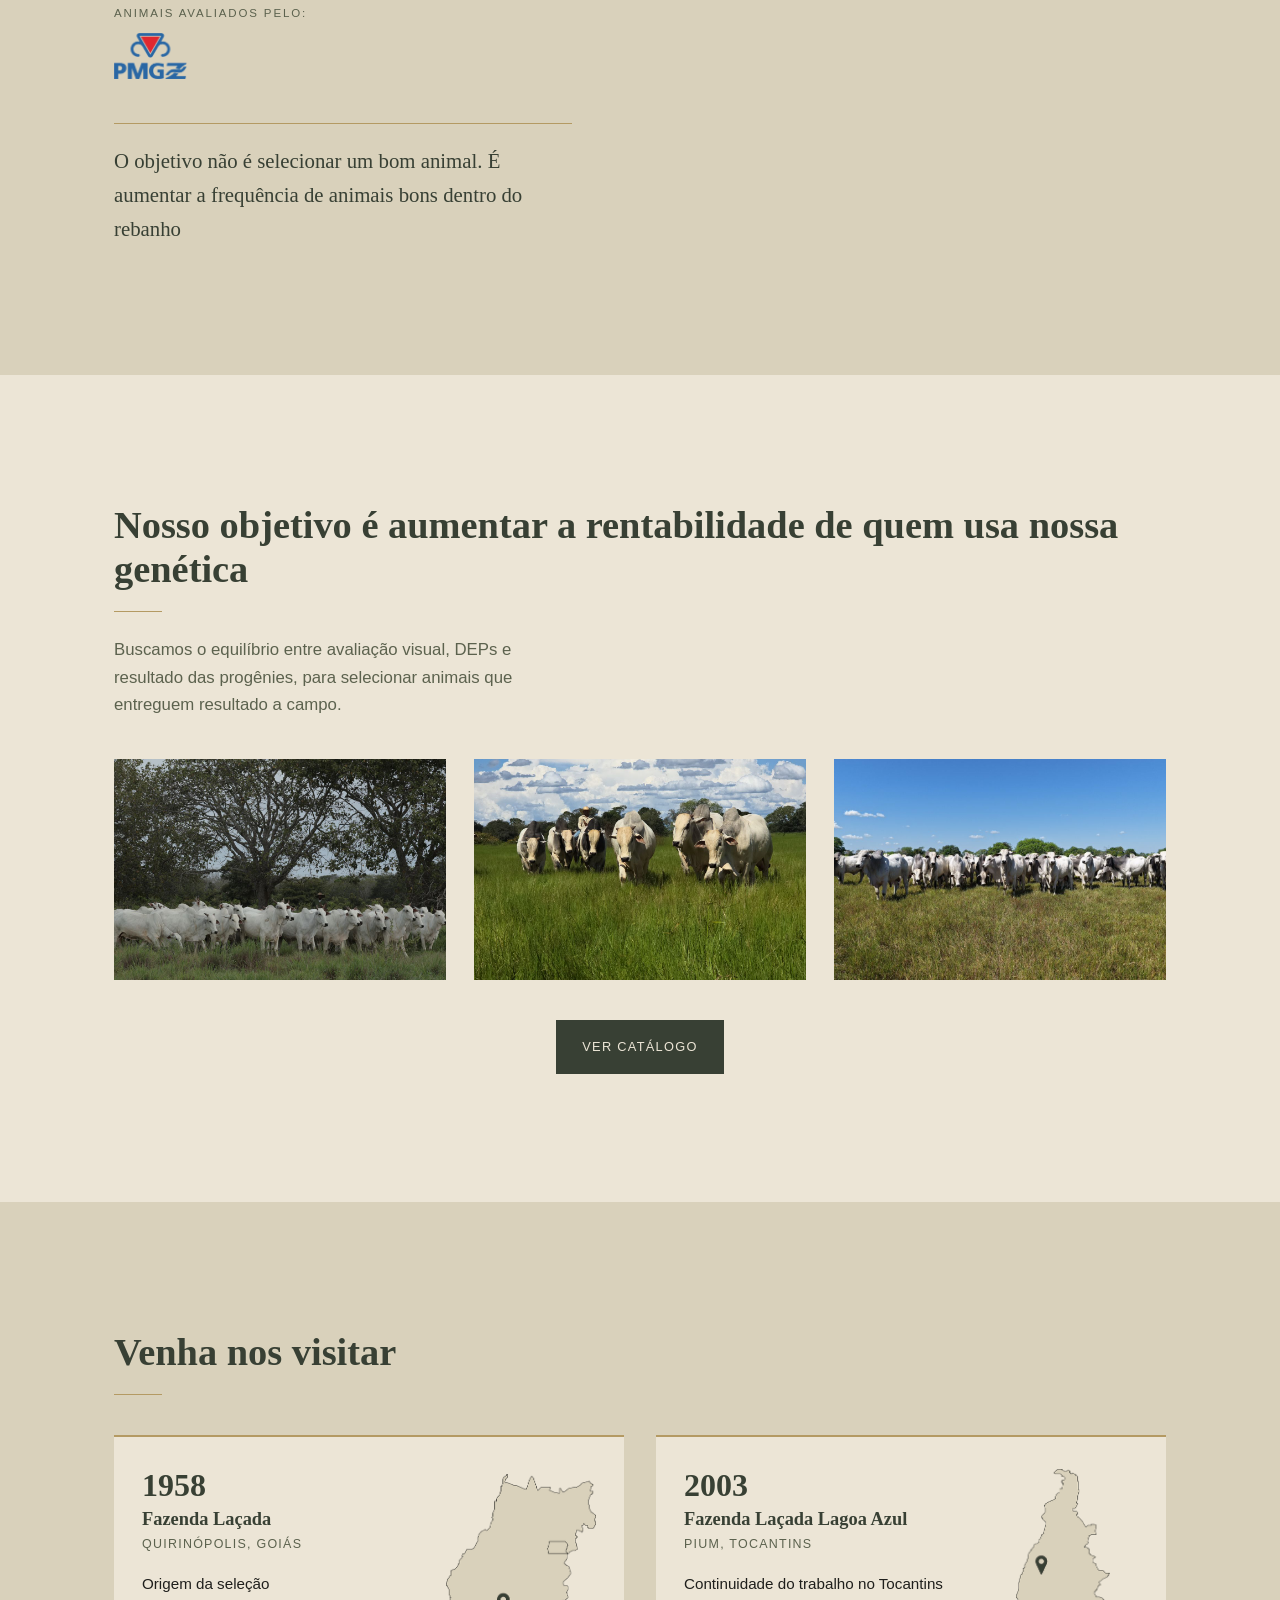
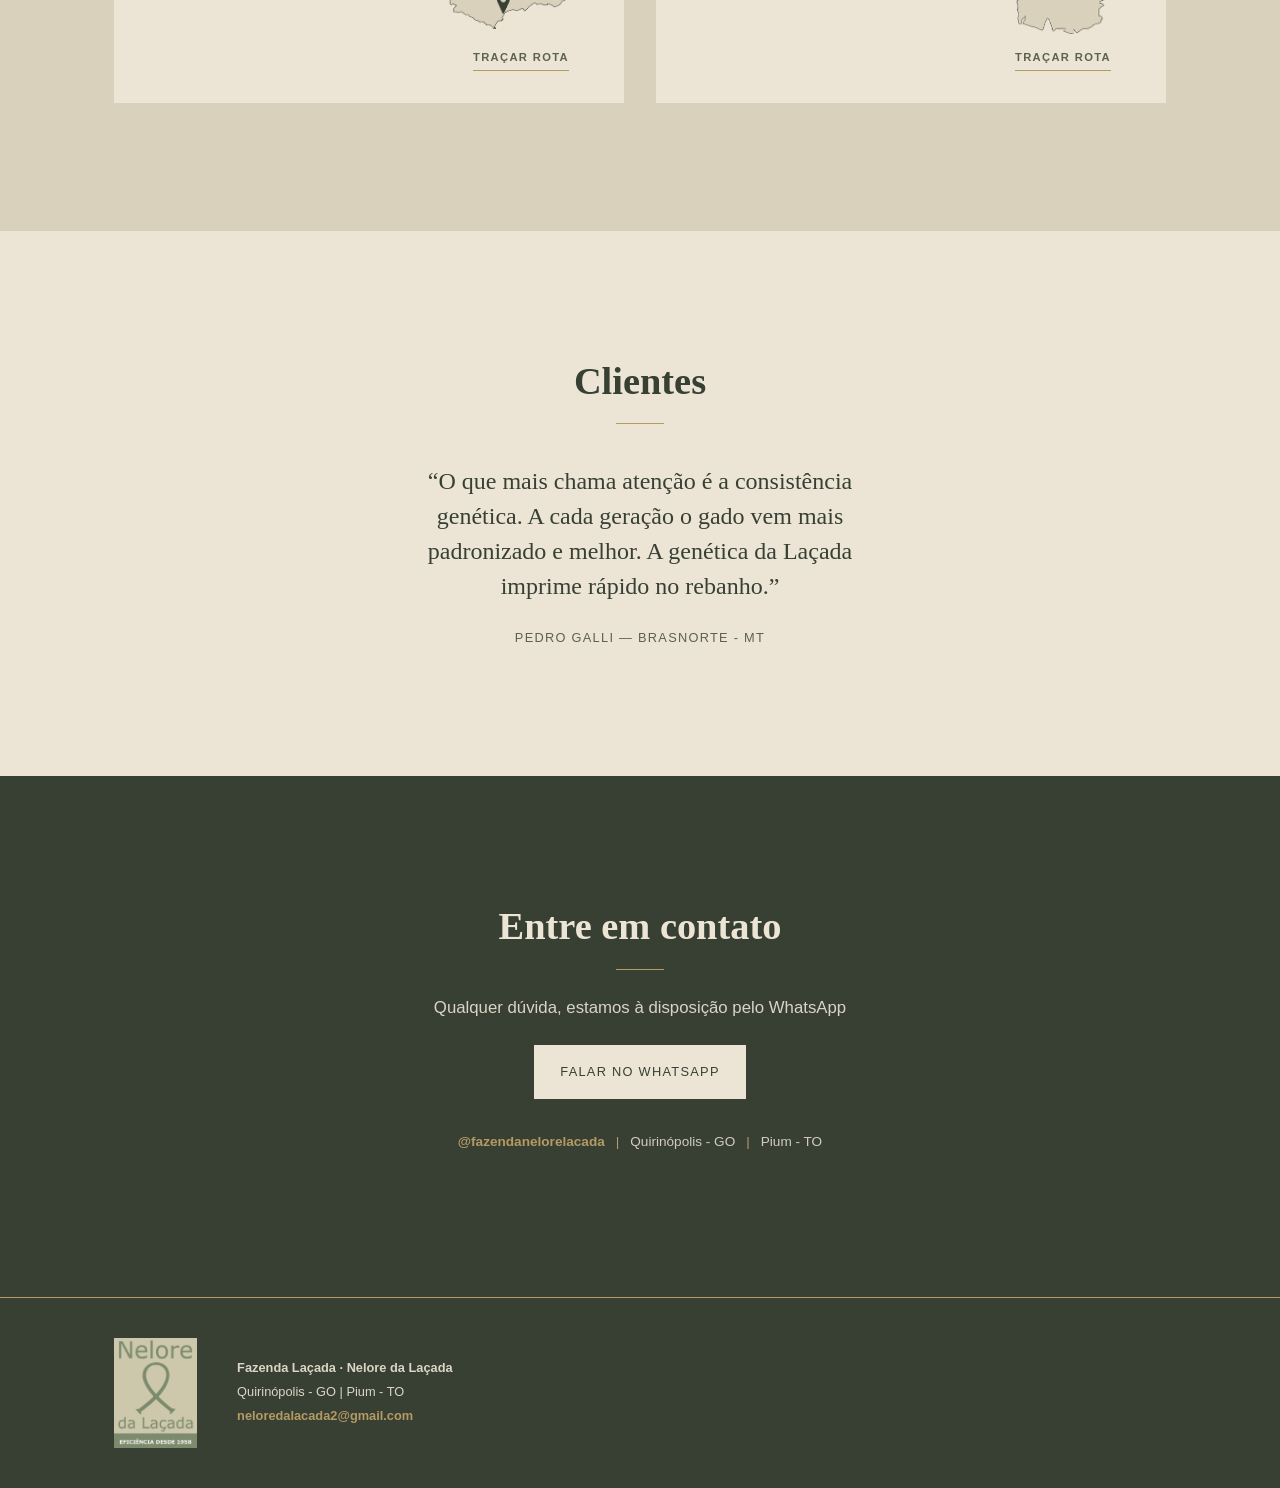
==== commit 44ca4b55: "Video institucional passa para a secao Nossa historia O player sai da secao propria e entra logo aba" ====
--- a/index.html
+++ b/index.html
@@ -32,7 +32,7 @@
     <p class="faixa__texto">
       Feira de Touros Nelore Laçada · 4 e 5 de setembro de 2026 · Estrela Dalva Leilões, Paraíso, TO
     </p>
-    <a class="faixa__link" href="https://rjguimaraes.github.io/Catalogo-Touros-Lacada/" target="_blank" rel="noopener">Ver catálogo</a>
+    <a class="faixa__link" href="https://rjguimaraes.github.io/Feira-Touros-Lacada-landing-page/">Ver catálogo</a>
   </div>
 </div>
 <!-- ==================== FIM DA FAIXA SAZONAL ==================== -->
@@ -53,7 +53,7 @@
       <a href="#animais">Animais</a>
       <a href="#fazendas">Fazendas</a>
       <a href="#contato">Contato</a>
-      <a class="menu__catalogo" href="https://rjguimaraes.github.io/Catalogo-Touros-Lacada/" target="_blank" rel="noopener">Catálogo</a>
+      <a class="menu__catalogo" href="https://rjguimaraes.github.io/Feira-Touros-Lacada-landing-page/">Catálogo</a>
     </nav>
   </div>
 </header>
@@ -78,7 +78,7 @@
     <p class="hero__apoio">Nelore selecionado a pasto em Goiás e Tocantins. Eficiência desde 1958</p>
     <div class="hero__acoes">
       <a class="botao botao--primario" href="https://wa.me/5516992282289" target="_blank" rel="noopener">Falar no WhatsApp</a>
-      <a class="botao botao--contorno" href="https://rjguimaraes.github.io/Catalogo-Touros-Lacada/" target="_blank" rel="noopener">Ver catálogo</a>
+      <a class="botao botao--contorno" href="https://rjguimaraes.github.io/Feira-Touros-Lacada-landing-page/">Ver catálogo</a>
     </div>
   </div>
 </section>
@@ -115,6 +115,16 @@
         <span class="marco__texto">Aquisição da fazenda no Tocantins</span>
       </li>
     </ol>
+
+    <!-- Vídeo institucional. loading="lazy" evita baixar o player do YouTube
+         antes de a seção chegar perto da tela. Sem autoplay, com tela cheia
+         liberada. -->
+    <div class="video" id="video">
+      <iframe src="https://www.youtube.com/embed/_2g9kwAqV74" title="Vídeo institucional da Fazenda Laçada"
+              loading="lazy" referrerpolicy="strict-origin-when-cross-origin"
+              allow="accelerometer; clipboard-write; encrypted-media; gyroscope; picture-in-picture; web-share"
+              allowfullscreen></iframe>
+    </div>
   </div>
 </section>
 
@@ -189,7 +199,7 @@
     </div>
 
     <div class="centro">
-      <a class="botao botao--escuro" href="https://rjguimaraes.github.io/Catalogo-Touros-Lacada/" target="_blank" rel="noopener">Ver catálogo</a>
+      <a class="botao botao--escuro" href="https://rjguimaraes.github.io/Feira-Touros-Lacada-landing-page/">Ver catálogo</a>
     </div>
   </div>
 </section>
@@ -233,22 +243,6 @@
           </a>
         </div>
       </article>
-    </div>
-  </div>
-</section>
-
-<!-- ===================== 7. VÍDEO INSTITUCIONAL ===================== -->
-<section class="secao secao--escuro" id="video">
-  <div class="conteudo centro">
-    <p class="kicker kicker--claro">Conheça a Laçada</p>
-    <h2 class="titulo titulo--claro">Nossa história, seleção e trabalho no campo</h2>
-    <!-- loading="lazy" evita baixar o player do YouTube antes de a seção
-         chegar perto da tela. Sem autoplay, com tela cheia liberada. -->
-    <div class="video">
-      <iframe src="https://www.youtube.com/embed/_2g9kwAqV74" title="Vídeo institucional da Fazenda Laçada"
-              loading="lazy" referrerpolicy="strict-origin-when-cross-origin"
-              allow="accelerometer; clipboard-write; encrypted-media; gyroscope; picture-in-picture; web-share"
-              allowfullscreen></iframe>
     </div>
   </div>
 </section>
--- a/styles.css
+++ b/styles.css
@@ -113,9 +113,6 @@
   margin-bottom: 1.5rem;
 }
 .titulo--claro { color: var(--bege-claro); }
-
-/* kicker sobre Verde Profundo: dourado, o mesmo da faixa sazonal */
-.kicker--claro { color: var(--dourado); }
 
 .apoio { font-size: 1.05rem; color: var(--oliva-escuro); max-width: 46ch; }
 .centro .apoio { margin-left: auto; margin-right: auto; }
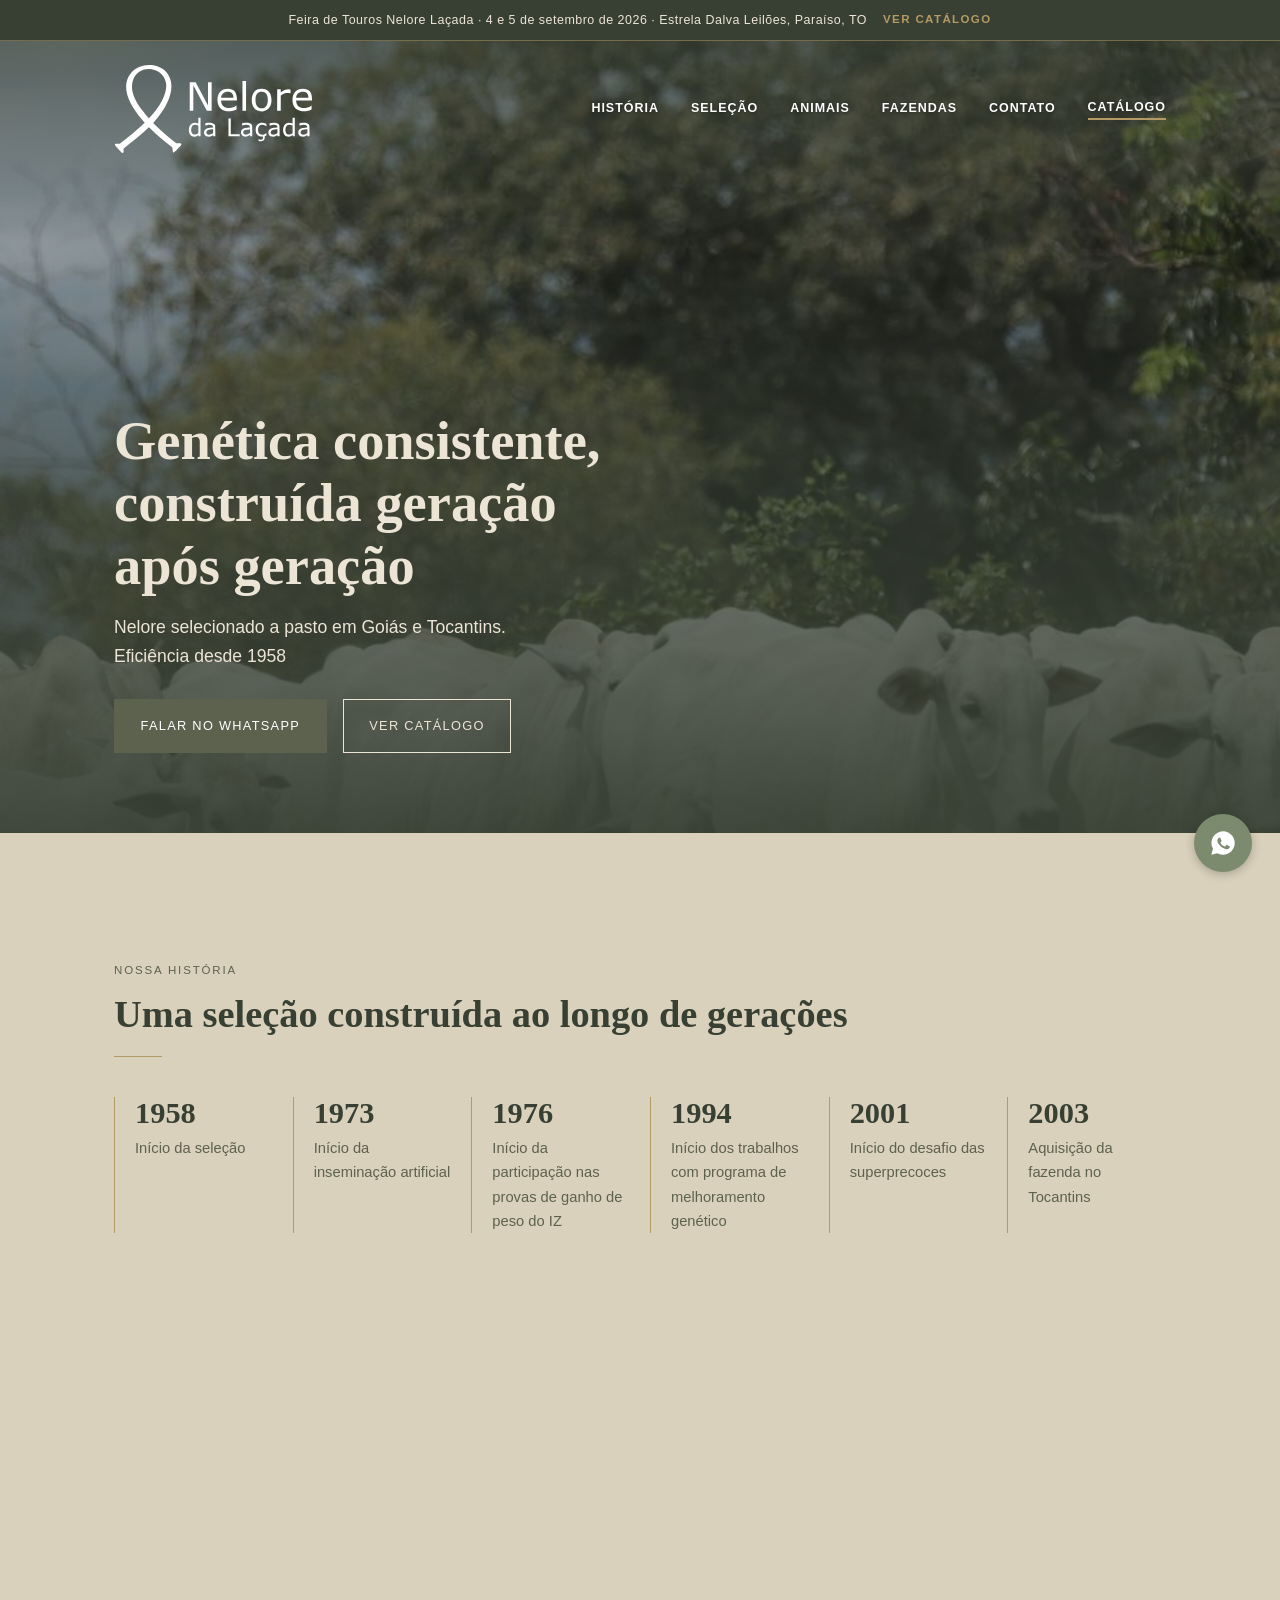
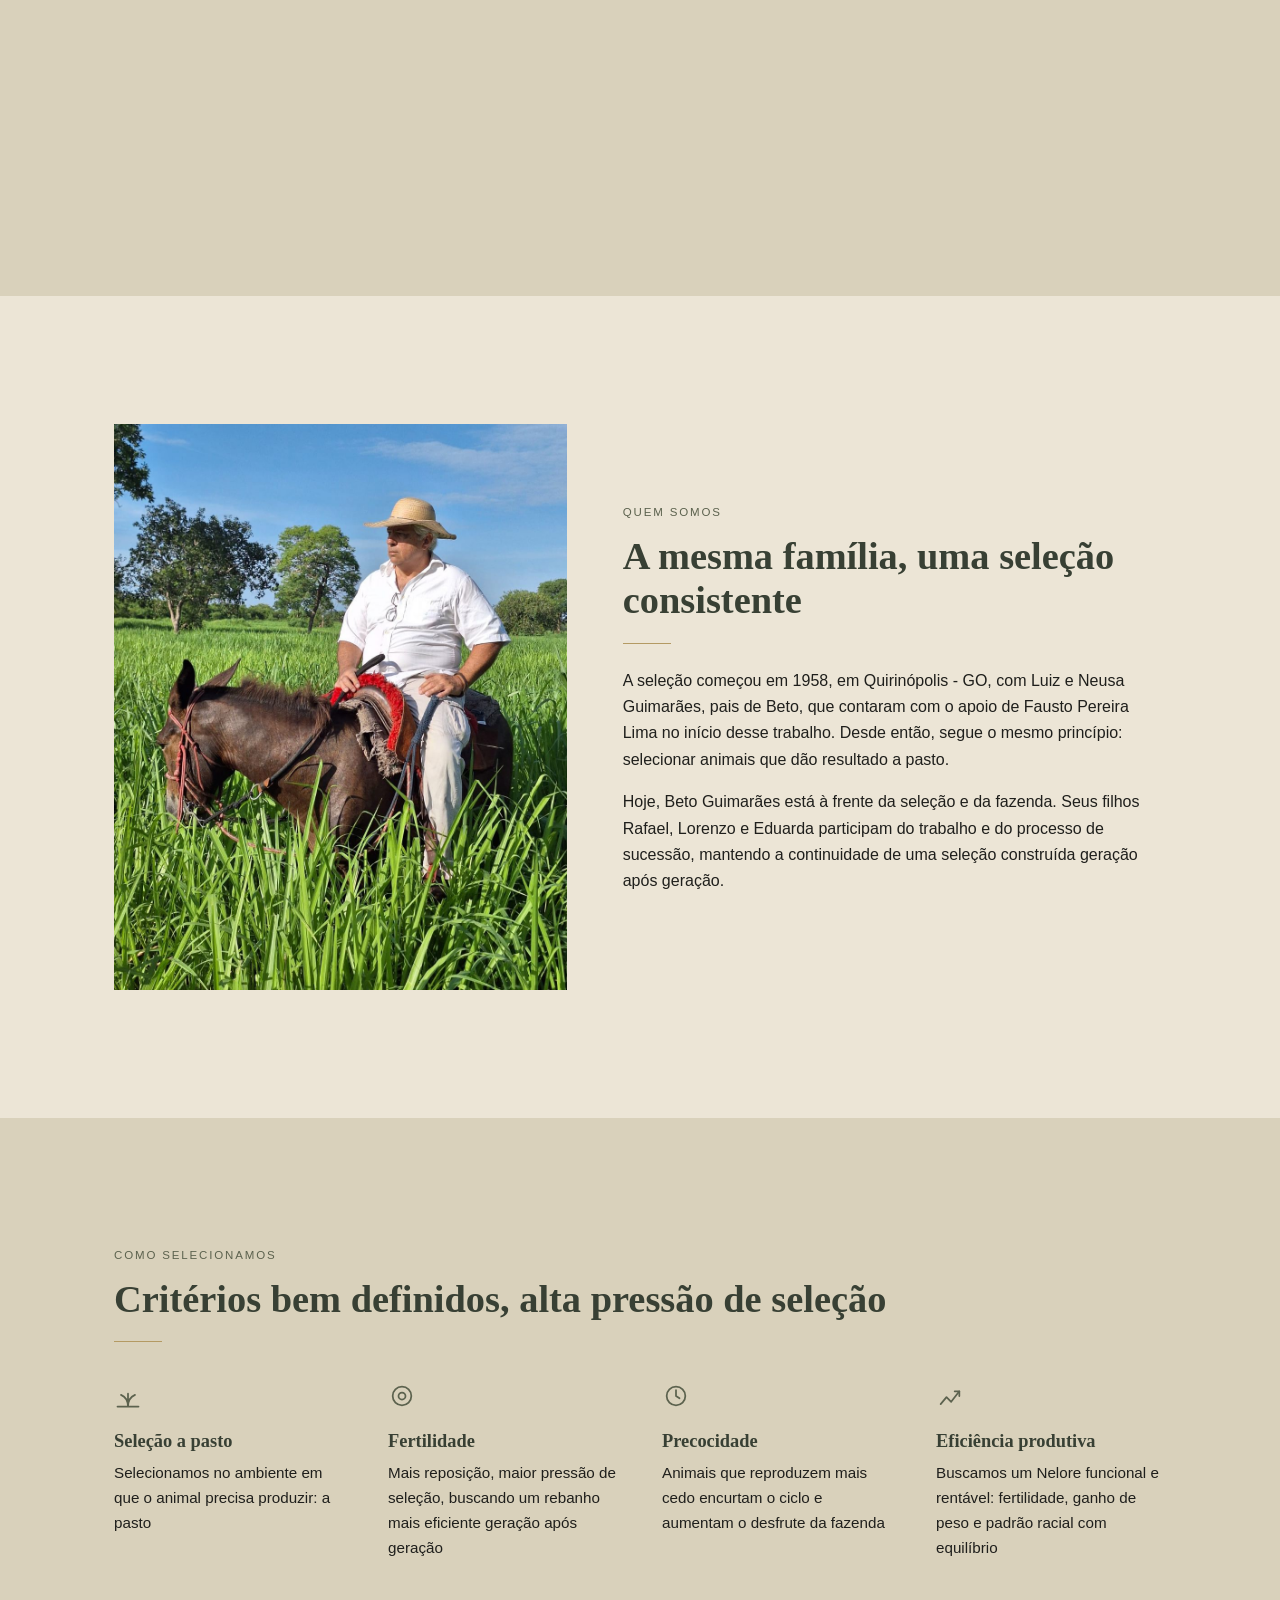
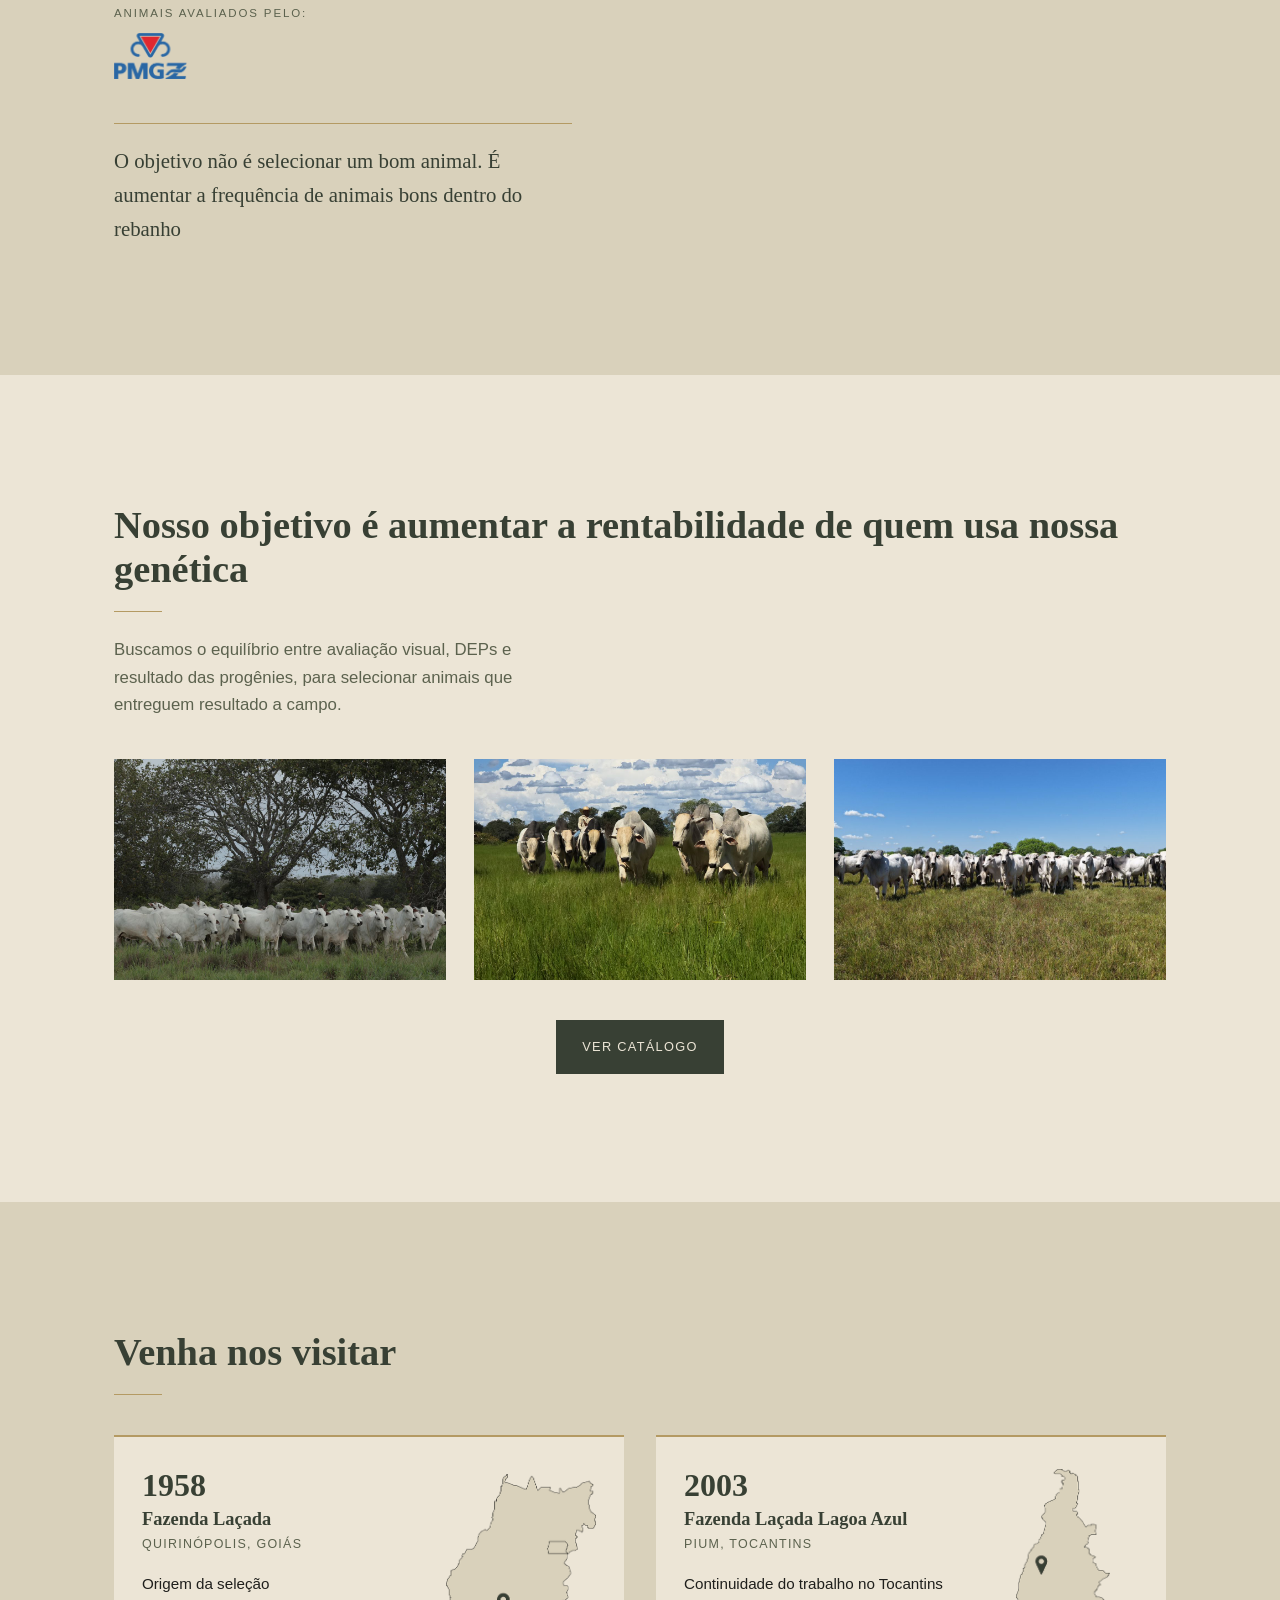
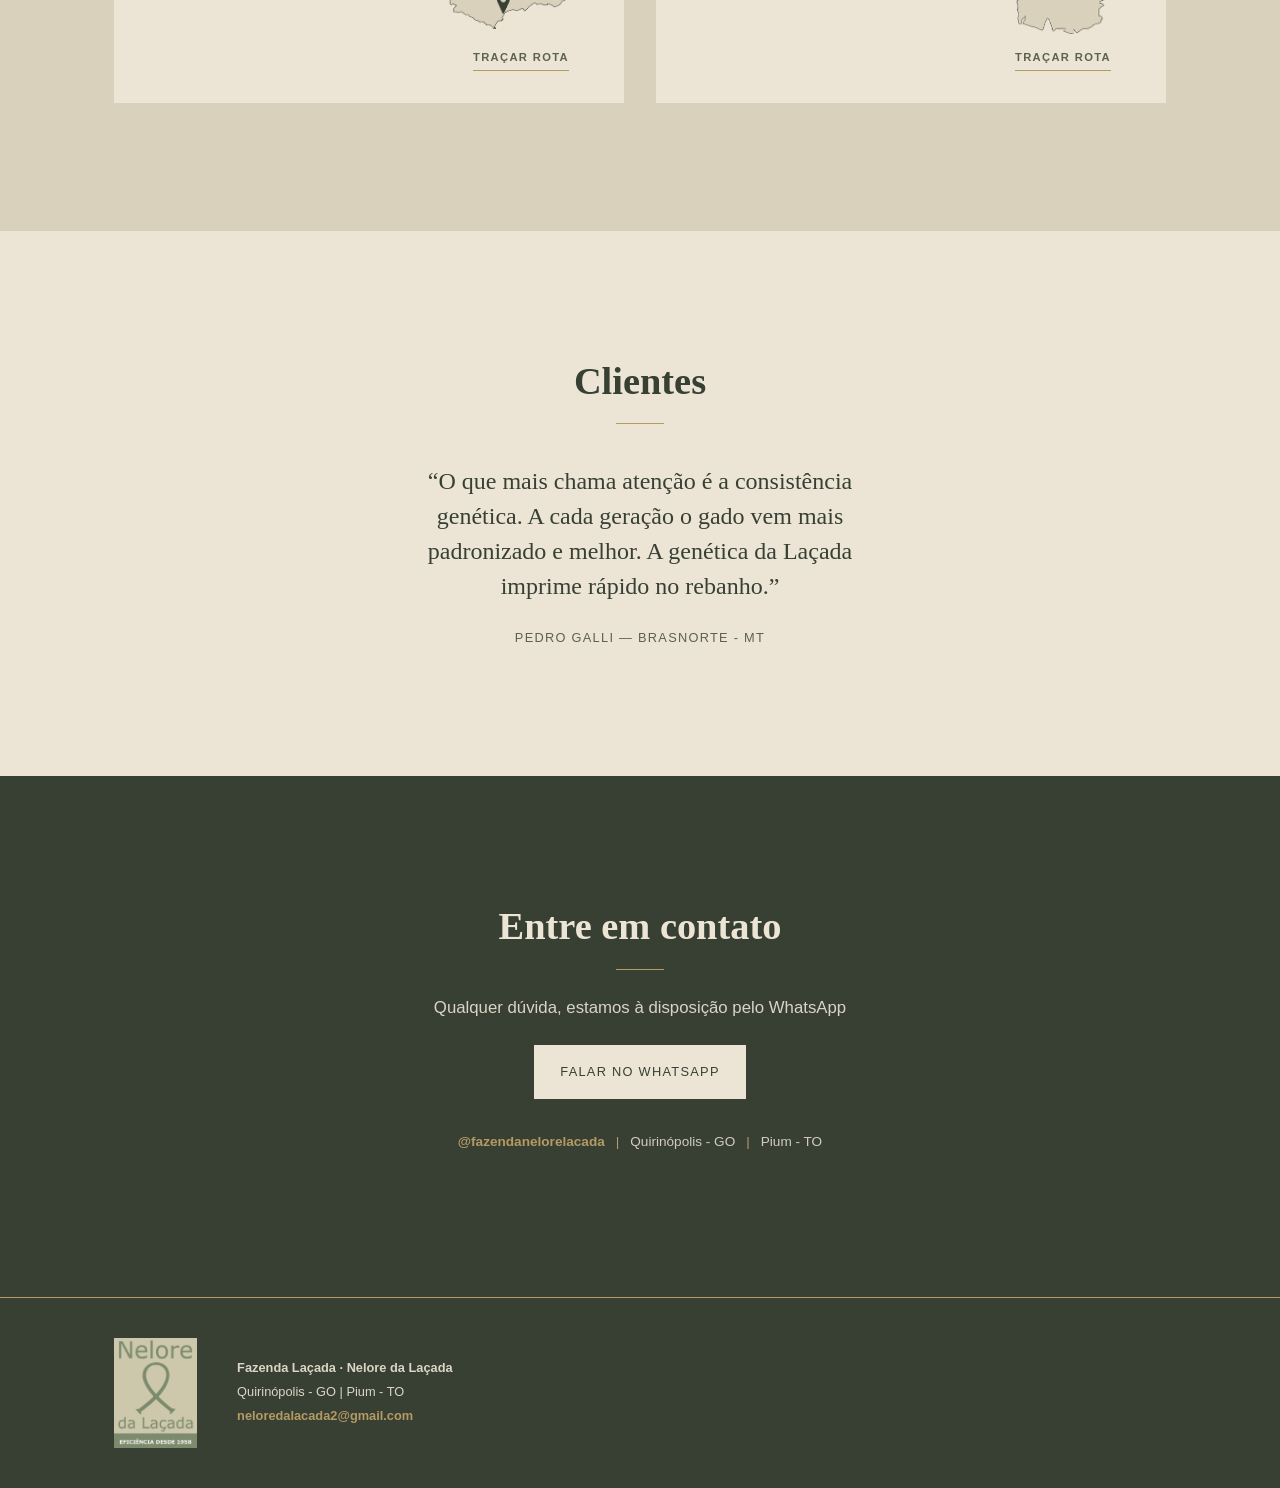
==== commit 26eaa101: "Nova foto na secao Quem somos Troca a foto dos touros pela do Beto a cavalo no pasto.  A anterior er" ====
--- a/index.html
+++ b/index.html
@@ -32,7 +32,7 @@
     <p class="faixa__texto">
       Feira de Touros Nelore Laçada · 4 e 5 de setembro de 2026 · Estrela Dalva Leilões, Paraíso, TO
     </p>
-    <a class="faixa__link" href="https://rjguimaraes.github.io/Feira-Touros-Lacada-landing-page/">Ver catálogo</a>
+    <a class="faixa__link" href="https://rjguimaraes.github.io/Catalogo-Touros-Lacada/" target="_blank" rel="noopener">Ver catálogo</a>
   </div>
 </div>
 <!-- ==================== FIM DA FAIXA SAZONAL ==================== -->
@@ -53,7 +53,7 @@
       <a href="#animais">Animais</a>
       <a href="#fazendas">Fazendas</a>
       <a href="#contato">Contato</a>
-      <a class="menu__catalogo" href="https://rjguimaraes.github.io/Feira-Touros-Lacada-landing-page/">Catálogo</a>
+      <a class="menu__catalogo" href="https://rjguimaraes.github.io/Catalogo-Touros-Lacada/" target="_blank" rel="noopener">Catálogo</a>
     </nav>
   </div>
 </header>
@@ -78,7 +78,7 @@
     <p class="hero__apoio">Nelore selecionado a pasto em Goiás e Tocantins. Eficiência desde 1958</p>
     <div class="hero__acoes">
       <a class="botao botao--primario" href="https://wa.me/5516992282289" target="_blank" rel="noopener">Falar no WhatsApp</a>
-      <a class="botao botao--contorno" href="https://rjguimaraes.github.io/Feira-Touros-Lacada-landing-page/">Ver catálogo</a>
+      <a class="botao botao--contorno" href="https://rjguimaraes.github.io/Catalogo-Touros-Lacada/" target="_blank" rel="noopener">Ver catálogo</a>
     </div>
   </div>
 </section>
@@ -132,7 +132,7 @@
 <section class="secao secao--claro" id="quem-somos">
   <div class="conteudo duas-colunas">
     <figure class="figura">
-      <img src="assets/quem-somos.jpg" alt="Touros Nelore da Laçada a pasto">
+      <img src="assets/quem-somos.jpg" alt="Beto Guimarães a cavalo no pasto da Fazenda Laçada">
     </figure>
 
     <div>
@@ -199,7 +199,7 @@
     </div>
 
     <div class="centro">
-      <a class="botao botao--escuro" href="https://rjguimaraes.github.io/Feira-Touros-Lacada-landing-page/">Ver catálogo</a>
+      <a class="botao botao--escuro" href="https://rjguimaraes.github.io/Catalogo-Touros-Lacada/" target="_blank" rel="noopener">Ver catálogo</a>
     </div>
   </div>
 </section>
--- a/styles.css
+++ b/styles.css
@@ -377,13 +377,12 @@
 .duas-colunas { display: grid; gap: 2.5rem; }
 
 .figura { margin: 0; }
-/* A foto é exportada em 3:2 e exibida em 4:5. O object-position desloca o
-   enquadramento para a esquerda, centralizando as cabeças dos três touros. */
+/* A foto já é exportada em 4:5, a mesma proporção do bloco: o cover não corta
+   nada e o enquadramento é o que veio do preparar-assets.py. */
 .figura img {
   width: 100%;
   aspect-ratio: 4 / 5;
   object-fit: cover;
-  object-position: 34% center;
 }
 
 /* ---------- 10. Pilares de seleção ---------- */
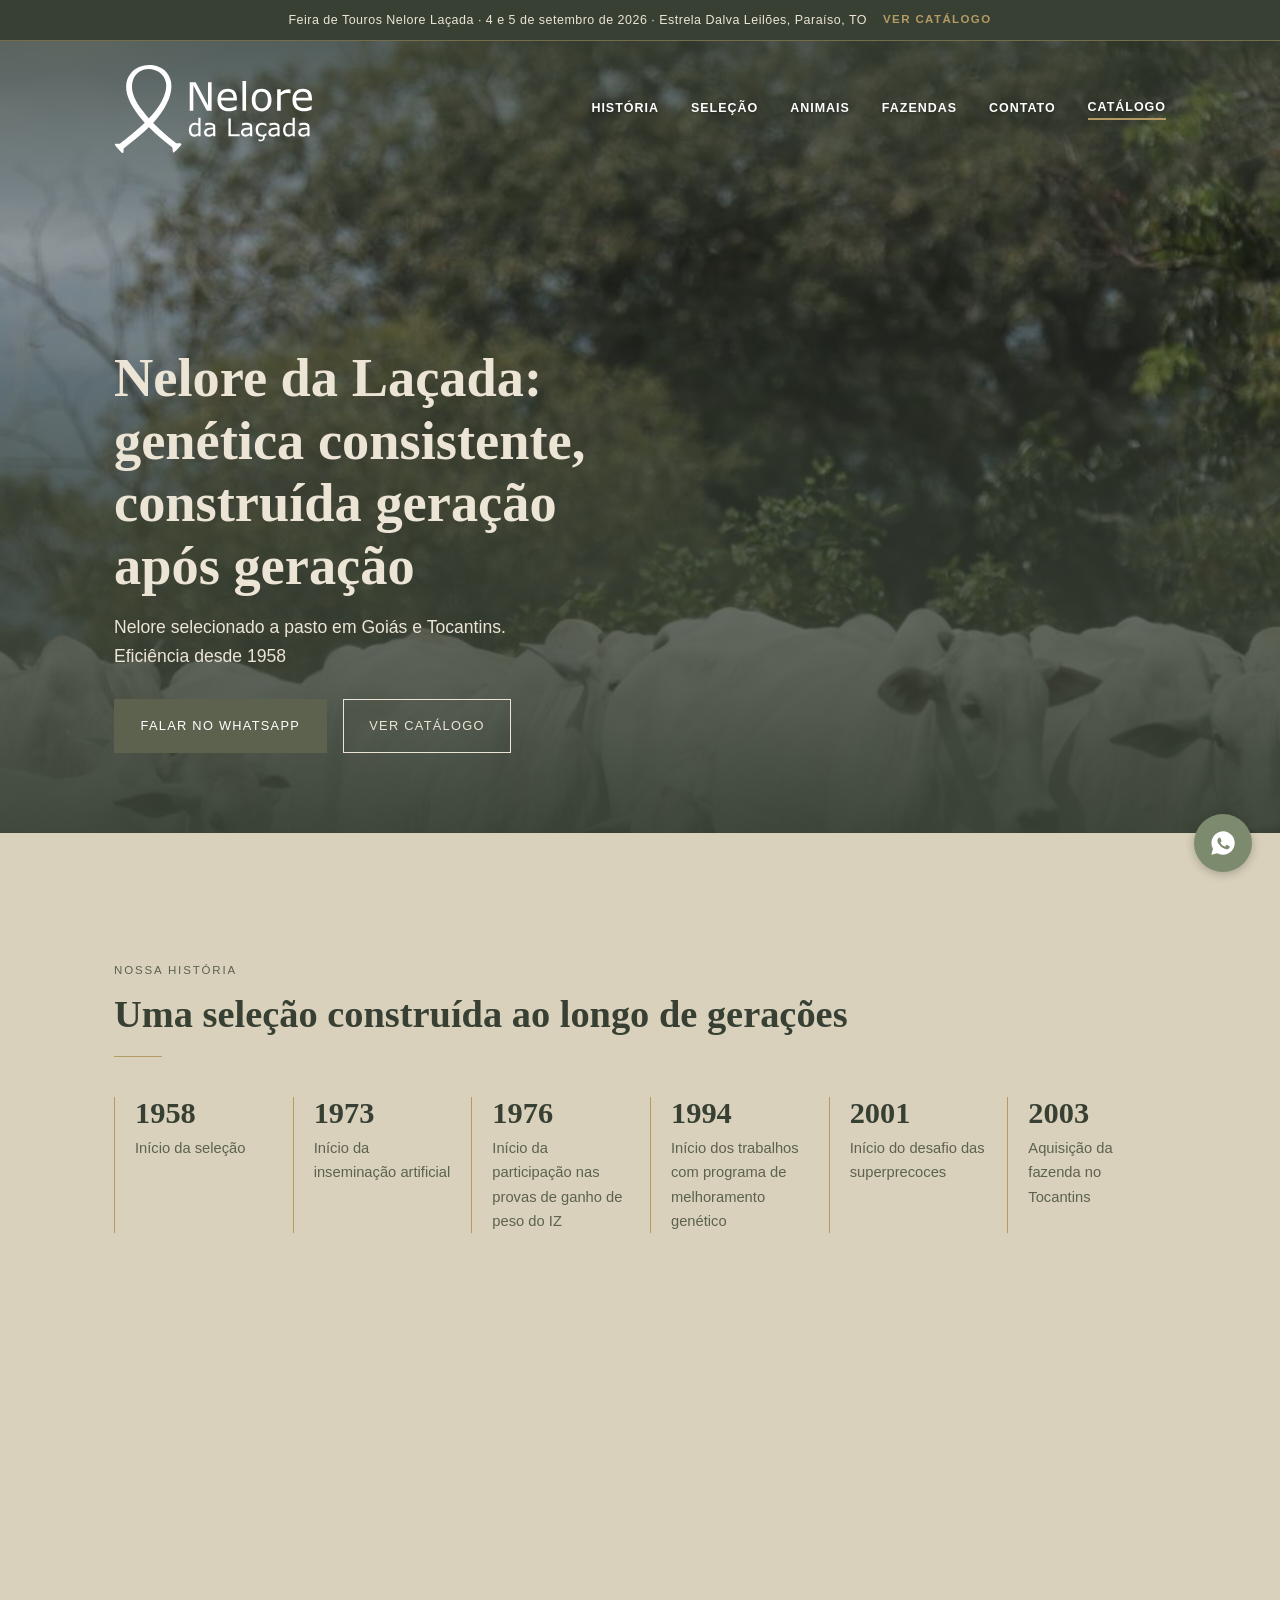
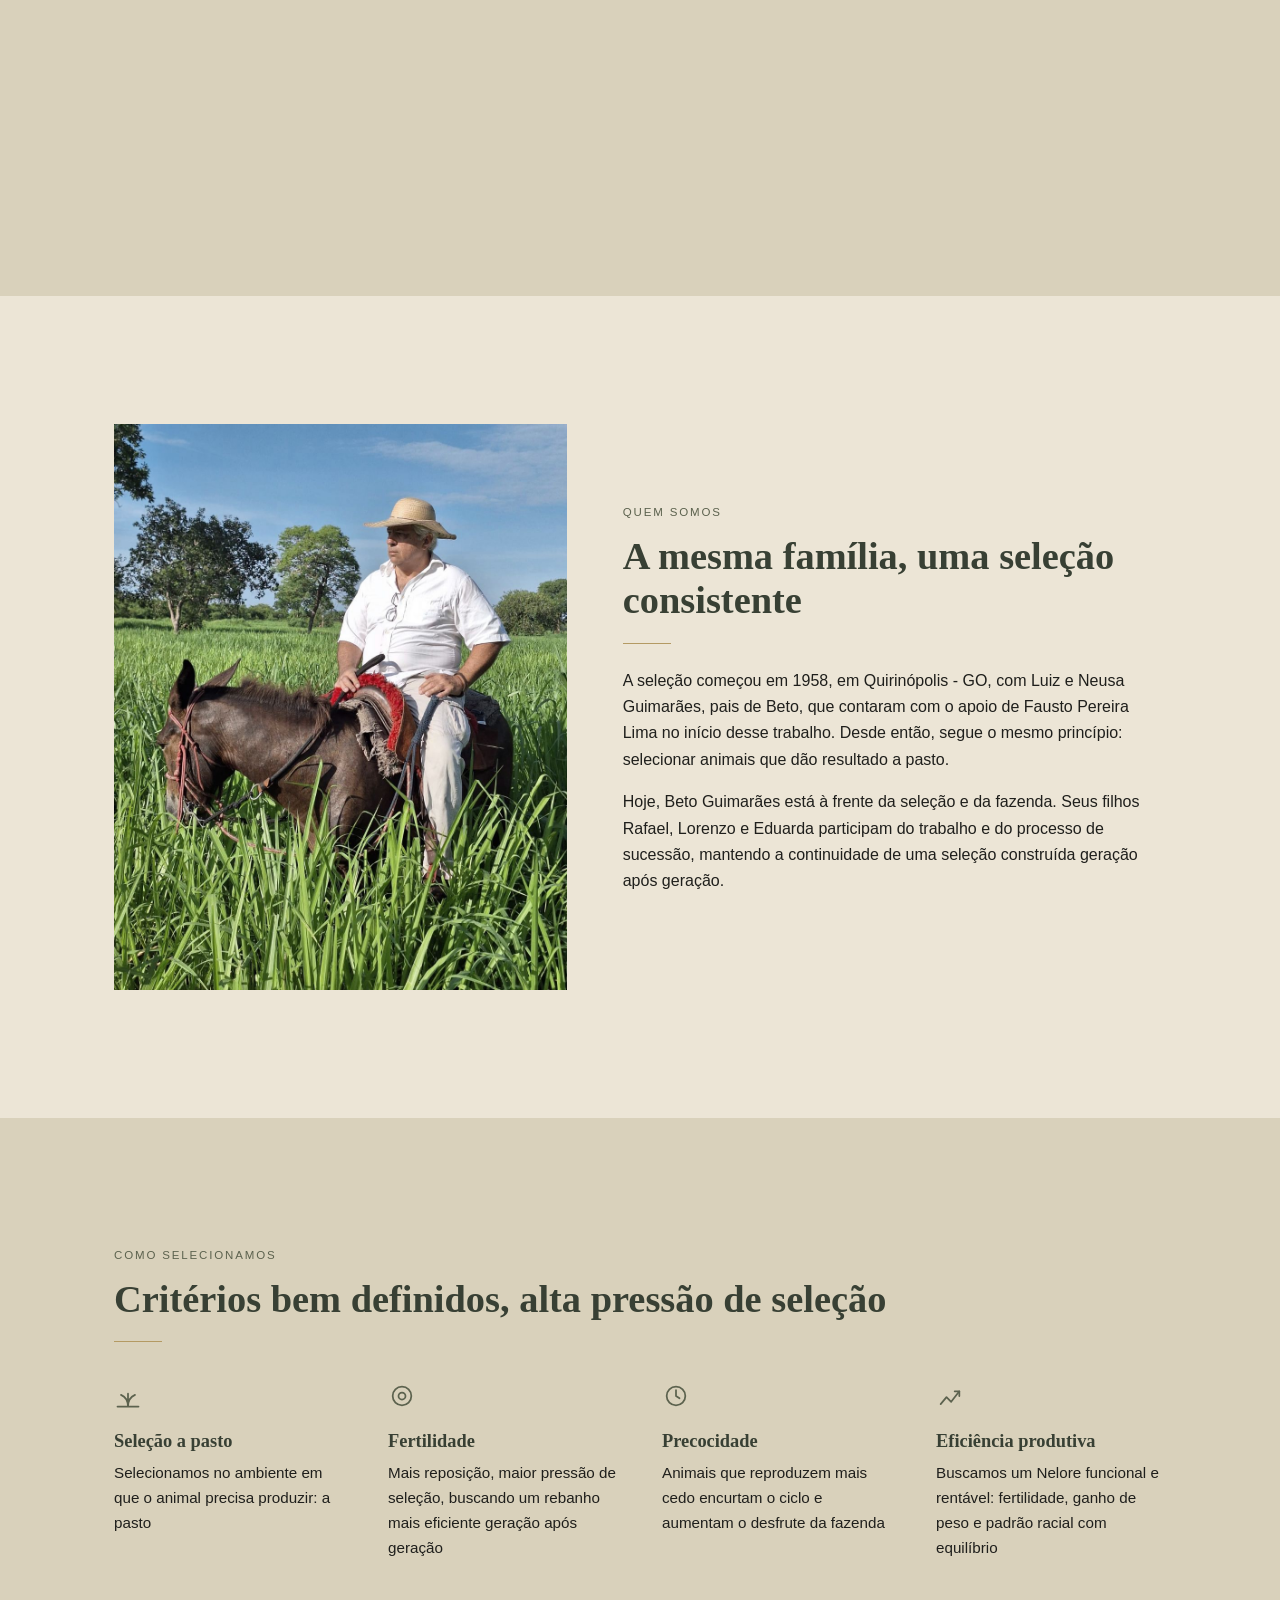
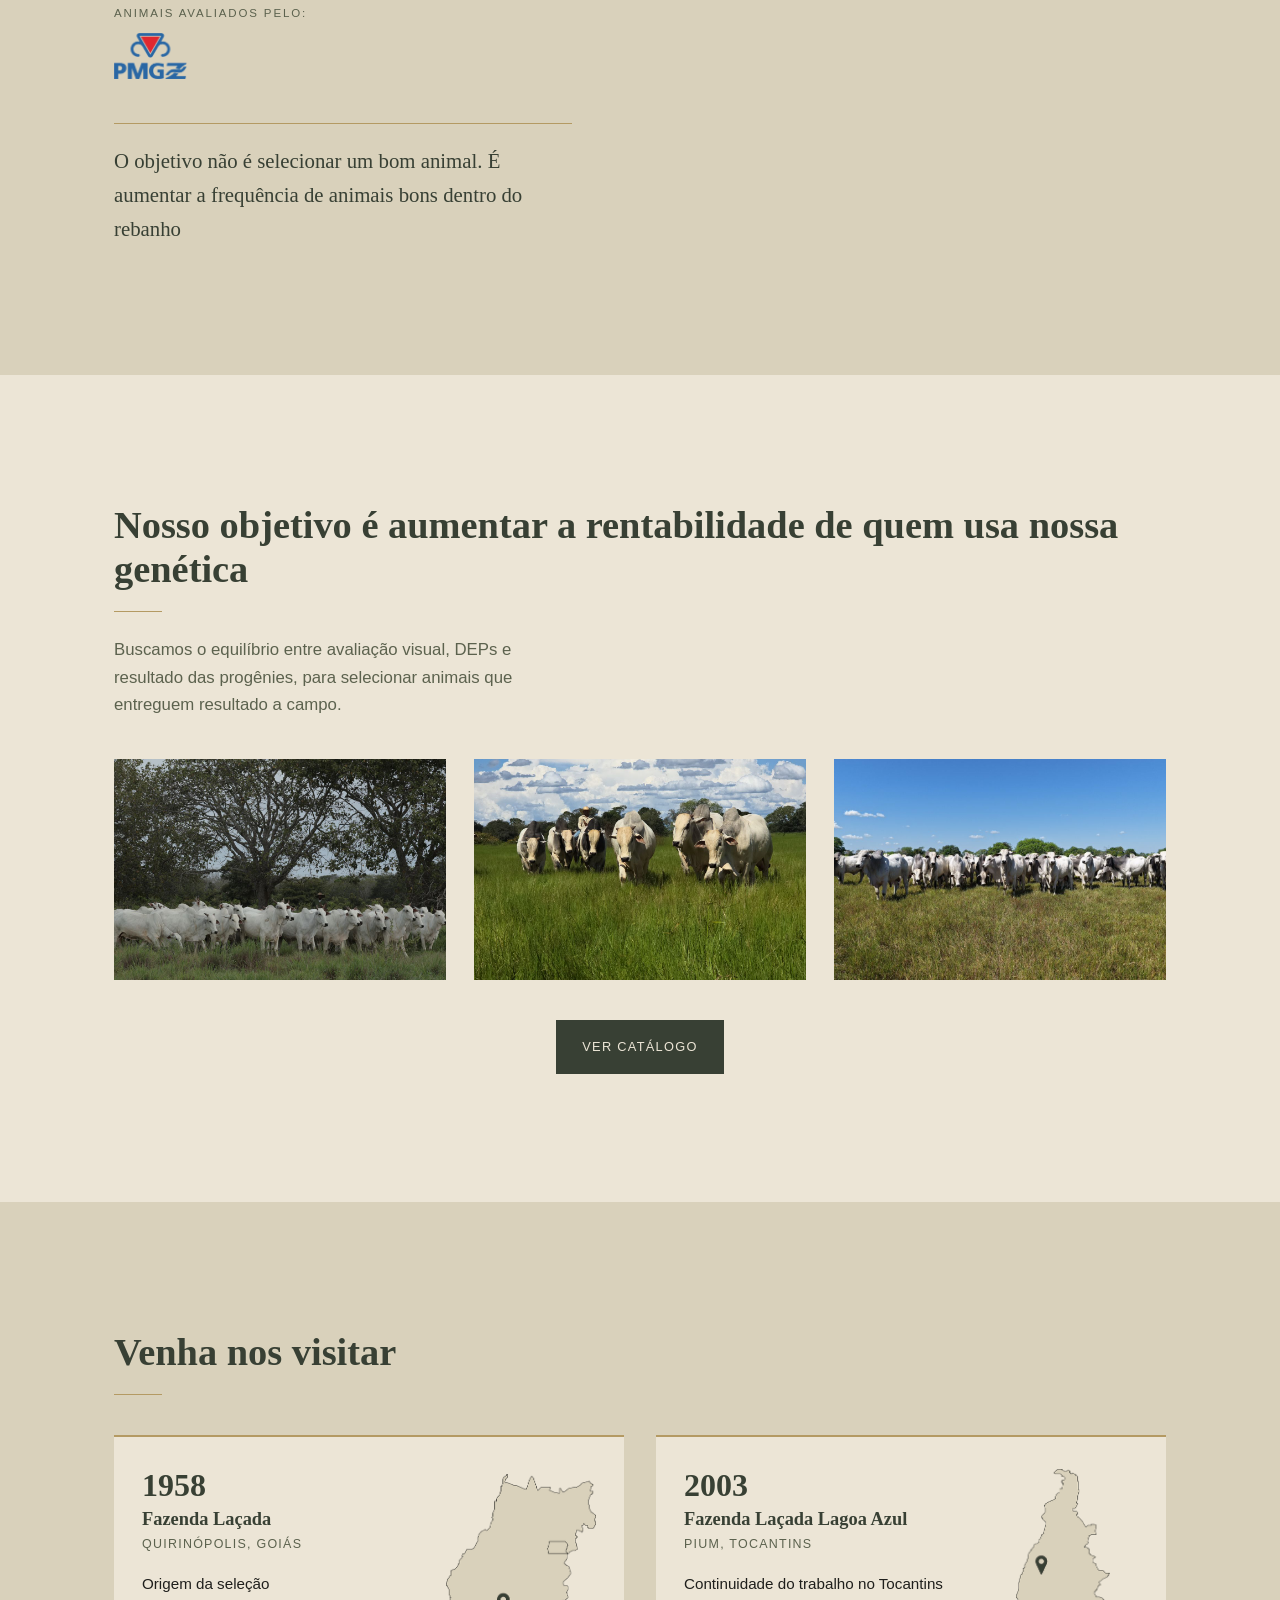
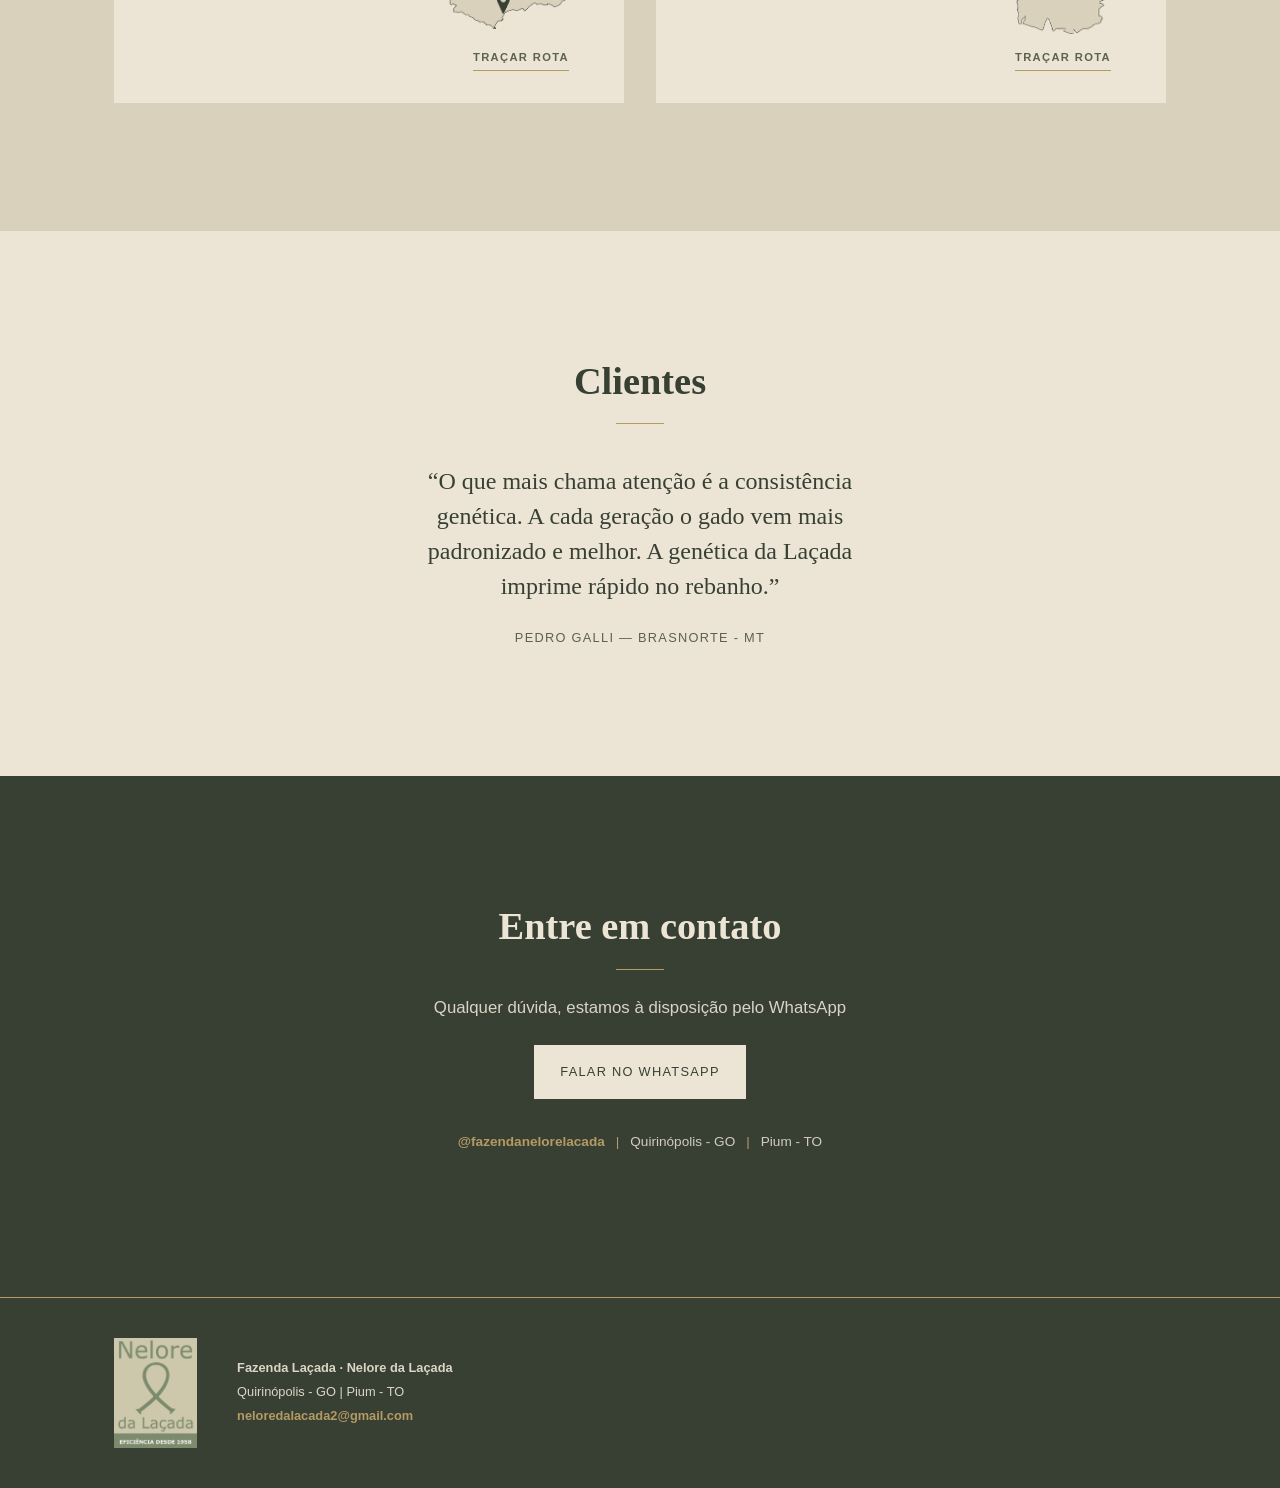
==== commit e579b4ad: "SEO técnico e indexação Google Title, meta description e canonical apontando para o dominio proprio." ====
--- a/index.html
+++ b/index.html
@@ -3,8 +3,9 @@
 <head>
 <meta charset="utf-8">
 <meta name="viewport" content="width=device-width, initial-scale=1">
-<title>Fazenda Laçada · Nelore da Laçada</title>
-<meta name="description" content="Genética Nelore consistente, construída geração após geração. Seleção a pasto em Goiás e Tocantins. Eficiência desde 1958.">
+<title>Nelore da Laçada | Genética Nelore desde 1958</title>
+<meta name="description" content="Genética Nelore selecionada a pasto desde 1958. Touros e matrizes com foco em fertilidade, precocidade, desempenho e rentabilidade. Quirinópolis-GO e Pium-TO.">
+<link rel="canonical" href="https://neloredalacada.com.br/">
 <meta name="theme-color" content="#384034">
 <link rel="icon" href="assets/laco.svg" type="image/svg+xml">
 <link rel="icon" href="assets/favicon.ico" sizes="any">
@@ -12,11 +13,85 @@
 <link rel="apple-touch-icon" href="assets/favicon-180.png">
 <link rel="stylesheet" href="styles.css">
 
+<!-- Compartilhamento. As URLs de imagem precisam ser absolutas: os robos do
+     Facebook, WhatsApp e LinkedIn nao resolvem caminho relativo. -->
 <meta property="og:type" content="website">
-<meta property="og:title" content="Fazenda Laçada · Nelore da Laçada">
-<meta property="og:description" content="Genética consistente, construída geração após geração, para dar resultado a quem produz.">
-<meta property="og:image" content="assets/hero-poster.jpg">
+<meta property="og:site_name" content="Nelore da Laçada">
+<meta property="og:url" content="https://neloredalacada.com.br/">
+<meta property="og:title" content="Nelore da Laçada | Genética Nelore desde 1958">
+<meta property="og:description" content="Genética Nelore selecionada a pasto desde 1958. Touros e matrizes com foco em fertilidade, precocidade, desempenho e rentabilidade. Quirinópolis-GO e Pium-TO.">
+<meta property="og:image" content="https://neloredalacada.com.br/assets/hero-poster.jpg">
+<meta property="og:image:width" content="1280">
+<meta property="og:image:height" content="720">
+<meta property="og:image:alt" content="Rebanho Nelore da Laçada caminhando a pasto">
 <meta property="og:locale" content="pt_BR">
+<meta name="twitter:card" content="summary_large_image">
+
+<!-- Dados estruturados. Sao os fatos que ja estao na pagina, nada inventado:
+     nomes, ano de fundacao, contatos e as duas cidades de atuacao. Sem
+     endereco de rua nem coordenadas, que o site nao informa. -->
+<script type="application/ld+json">
+{
+  "@context": "https://schema.org",
+  "@graph": [
+    {
+      "@type": "Organization",
+      "@id": "https://neloredalacada.com.br/#organizacao",
+      "name": "Nelore da Laçada",
+      "alternateName": ["Fazenda Laçada", "Fazenda Laçada Lagoa Azul"],
+      "url": "https://neloredalacada.com.br/",
+      "logo": {
+        "@type": "ImageObject",
+        "url": "https://neloredalacada.com.br/assets/logo-rodape.png",
+        "width": 340,
+        "height": 450
+      },
+      "image": "https://neloredalacada.com.br/assets/hero-poster.jpg",
+      "description": "Seleção de gado Nelore a pasto desde 1958, com foco em fertilidade, precocidade, ganho de peso e eficiência produtiva.",
+      "foundingDate": "1958",
+      "email": "neloredalacada2@gmail.com",
+      "telephone": "+55 16 99228-2289",
+      "sameAs": ["https://www.instagram.com/fazendanelorelacada/"],
+      "knowsAbout": [
+        "Seleção genética de gado Nelore",
+        "Touros Nelore PO",
+        "Melhoramento genético de zebuínos",
+        "Pecuária de corte a pasto"
+      ],
+      "location": [
+        {
+          "@type": "Place",
+          "name": "Fazenda Laçada",
+          "address": {
+            "@type": "PostalAddress",
+            "addressLocality": "Quirinópolis",
+            "addressRegion": "GO",
+            "addressCountry": "BR"
+          }
+        },
+        {
+          "@type": "Place",
+          "name": "Fazenda Laçada Lagoa Azul",
+          "address": {
+            "@type": "PostalAddress",
+            "addressLocality": "Pium",
+            "addressRegion": "TO",
+            "addressCountry": "BR"
+          }
+        }
+      ]
+    },
+    {
+      "@type": "WebSite",
+      "@id": "https://neloredalacada.com.br/#site",
+      "url": "https://neloredalacada.com.br/",
+      "name": "Nelore da Laçada",
+      "inLanguage": "pt-BR",
+      "publisher": { "@id": "https://neloredalacada.com.br/#organizacao" }
+    }
+  ]
+}
+</script>
 </head>
 <body>
 
@@ -74,7 +149,7 @@
          autoplay muted loop playsinline preload="metadata" aria-hidden="true" tabindex="-1"></video>
 
   <div class="hero__conteudo">
-    <h1 class="hero__titulo">Genética consistente,<br>construída geração após geração</h1>
+    <h1 class="hero__titulo">Nelore da Laçada: genética consistente, construída geração após geração</h1>
     <p class="hero__apoio">Nelore selecionado a pasto em Goiás e Tocantins. Eficiência desde 1958</p>
     <div class="hero__acoes">
       <a class="botao botao--primario" href="https://wa.me/5516992282289" target="_blank" rel="noopener">Falar no WhatsApp</a>
--- a/styles.css
+++ b/styles.css
@@ -335,7 +335,9 @@
 }
 .hero__titulo {
   font-size: clamp(1.75rem, 6.4vw, 3.4rem);
-  max-width: 18ch;
+  /* 20ch e nao 18ch: com a marca no comeco o titulo ficou mais longo e a
+     18ch sobrava "geracao" sozinha na ultima linha do desktop. */
+  max-width: 20ch;
   margin-bottom: 1rem;
 }
 .hero__apoio {
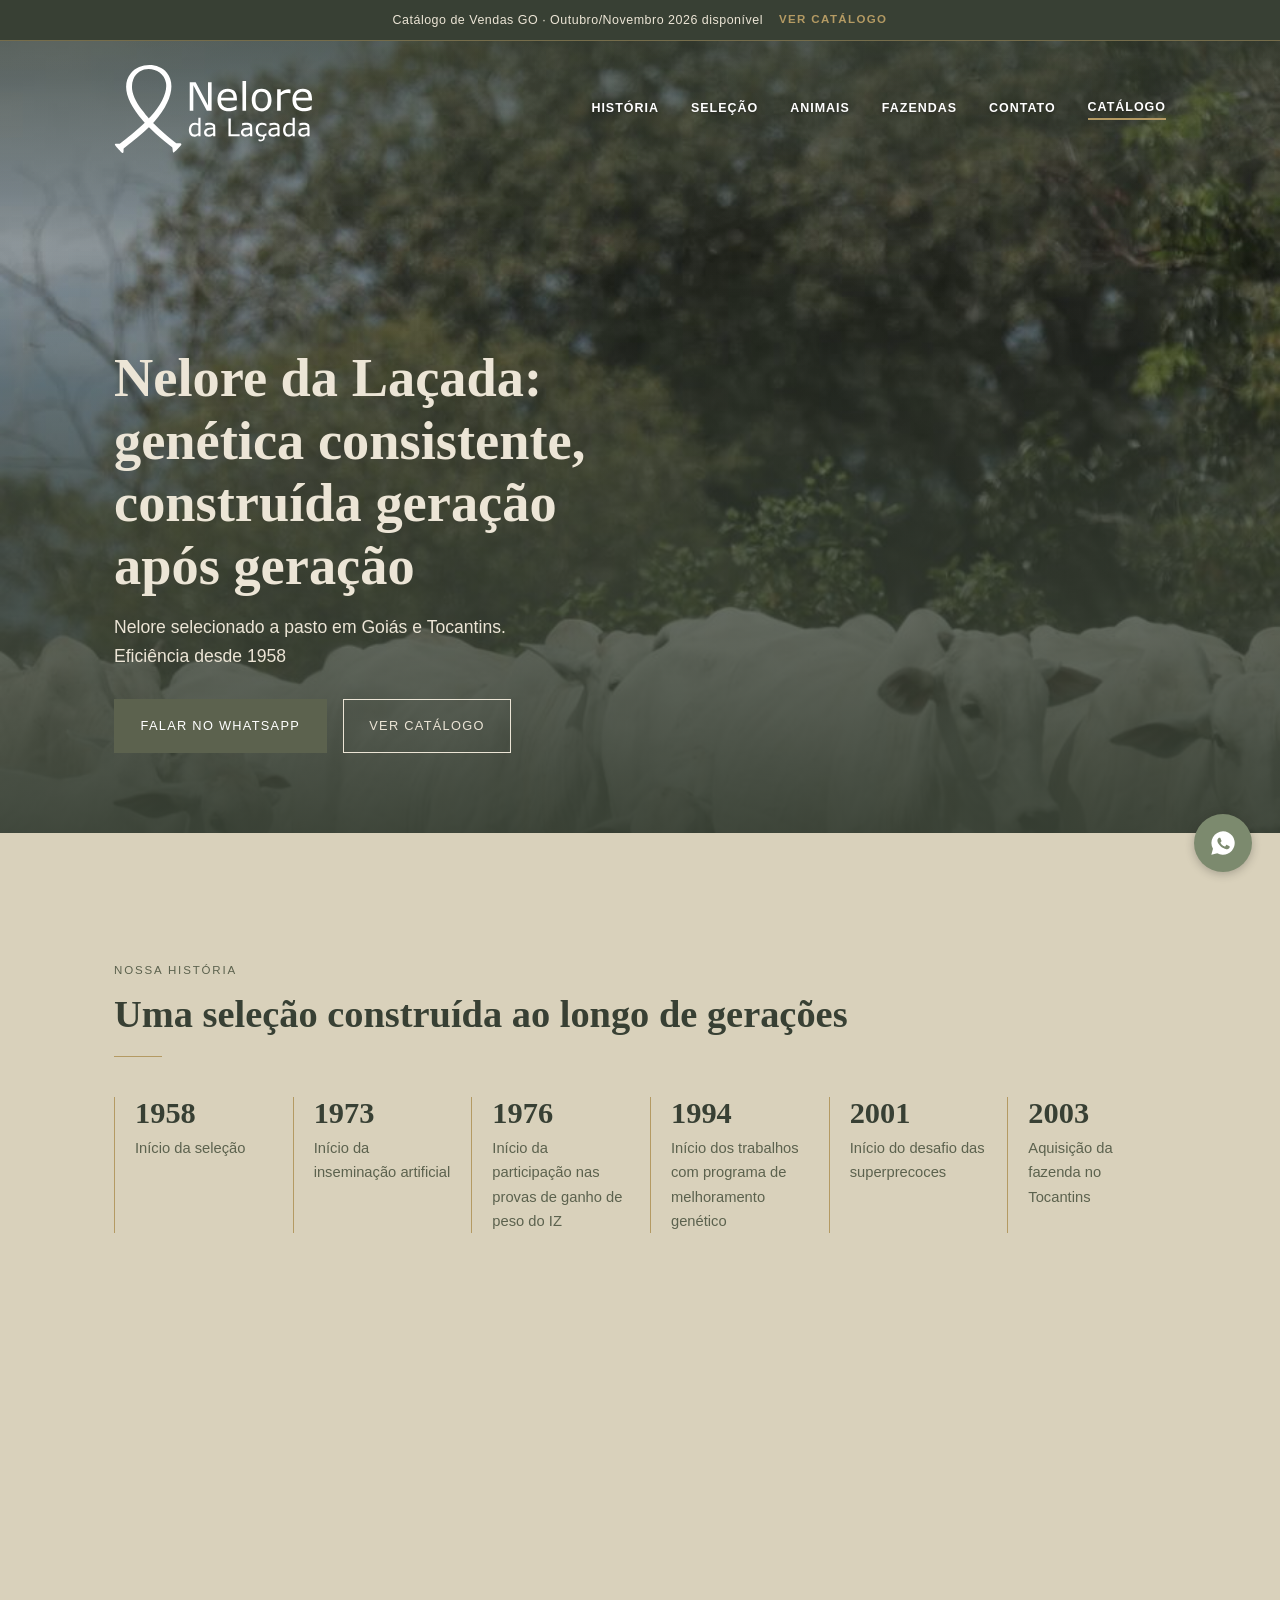
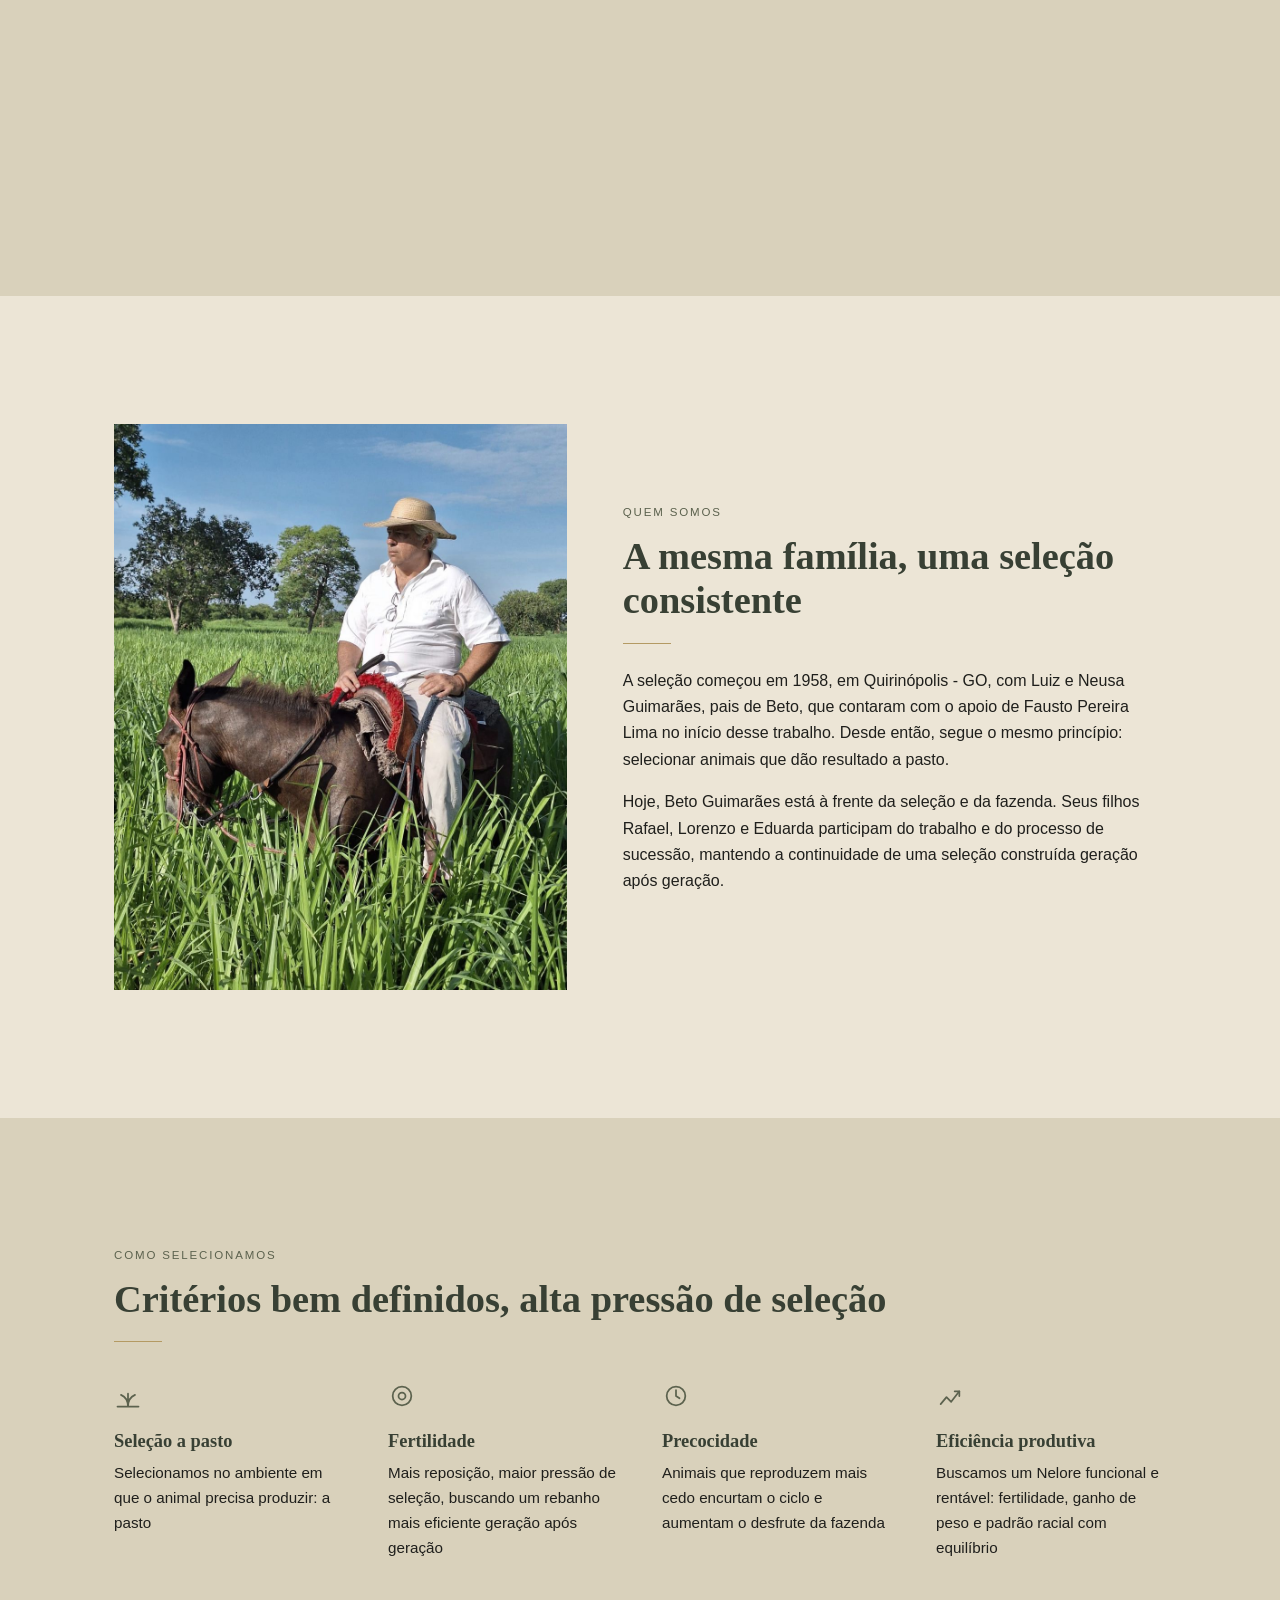
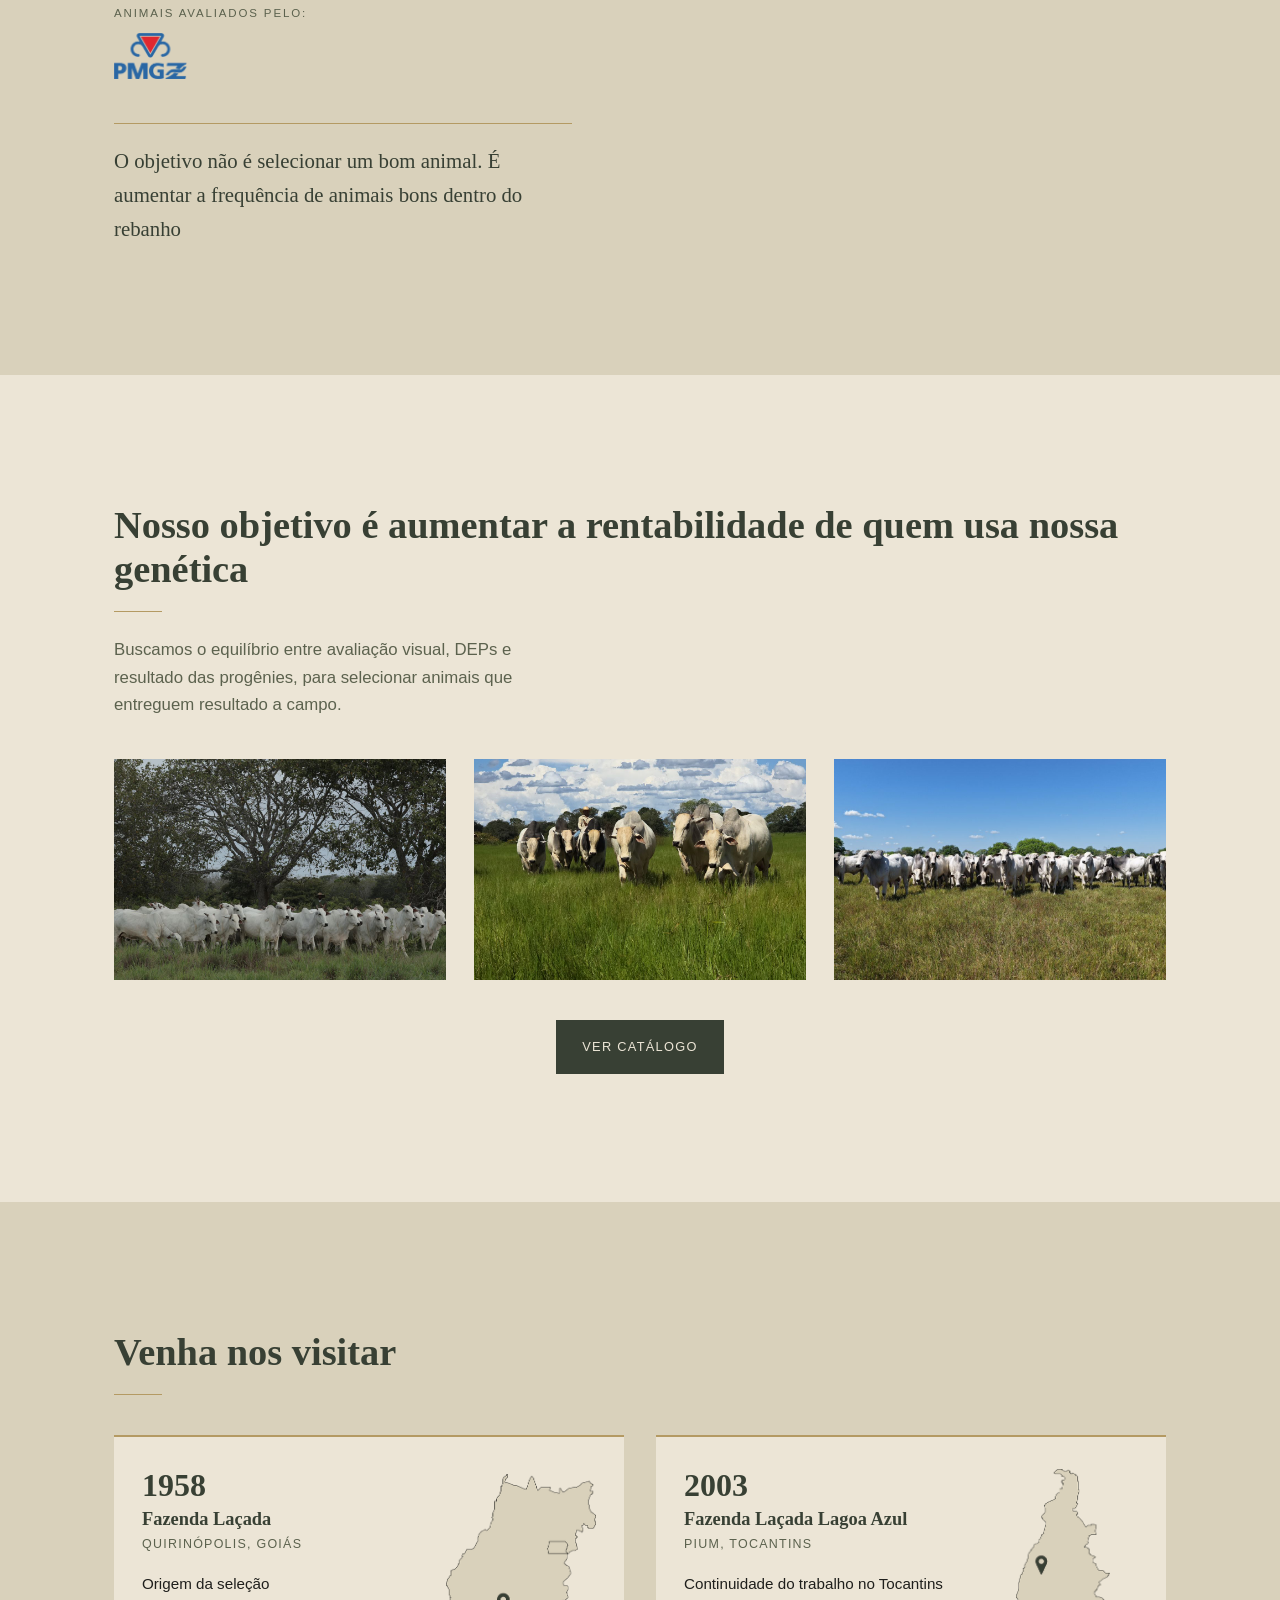
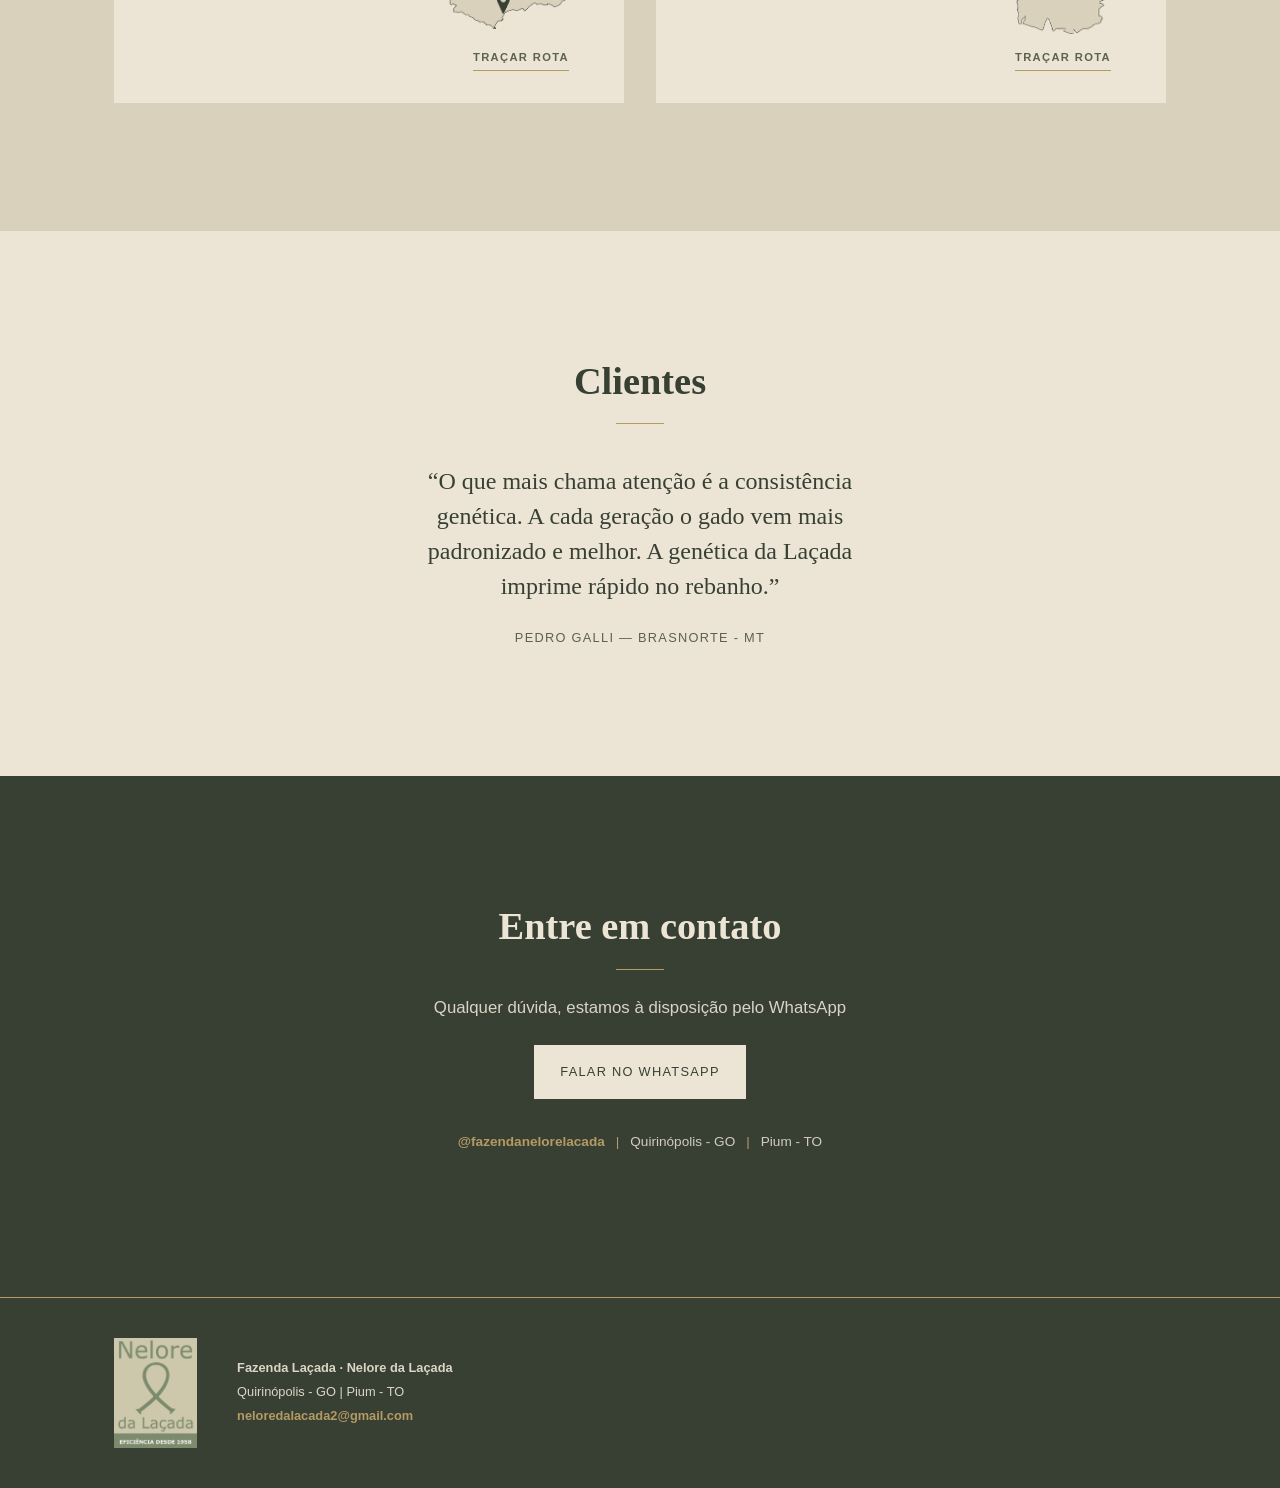
==== commit e7d572ff: "Faixa sazonal passa a divulgar o Catalogo de Vendas GO Link mantido no repositorio Catalogo-Touros-L" ====
--- a/index.html
+++ b/index.html
@@ -98,14 +98,14 @@
 <a class="pular" href="#hero">Pular para o conteúdo</a>
 
 <!-- ============================================================
-     FAIXA SAZONAL — Feira de Touros 2026
-     Para remover após a feira: apagar este bloco inteiro,
+     FAIXA SAZONAL — Catálogo de Vendas GO, out/nov 2026
+     Para remover após a temporada: apagar este bloco inteiro,
      do comentário de abertura ao de fechamento. Nada mais depende dele.
      ============================================================ -->
 <div class="faixa" id="faixa-sazonal">
   <div class="faixa__conteudo">
     <p class="faixa__texto">
-      Feira de Touros Nelore Laçada · 4 e 5 de setembro de 2026 · Estrela Dalva Leilões, Paraíso, TO
+      Catálogo de Vendas GO · Outubro/Novembro 2026 disponível
     </p>
     <a class="faixa__link" href="https://rjguimaraes.github.io/Catalogo-Touros-Lacada/" target="_blank" rel="noopener">Ver catálogo</a>
   </div>
